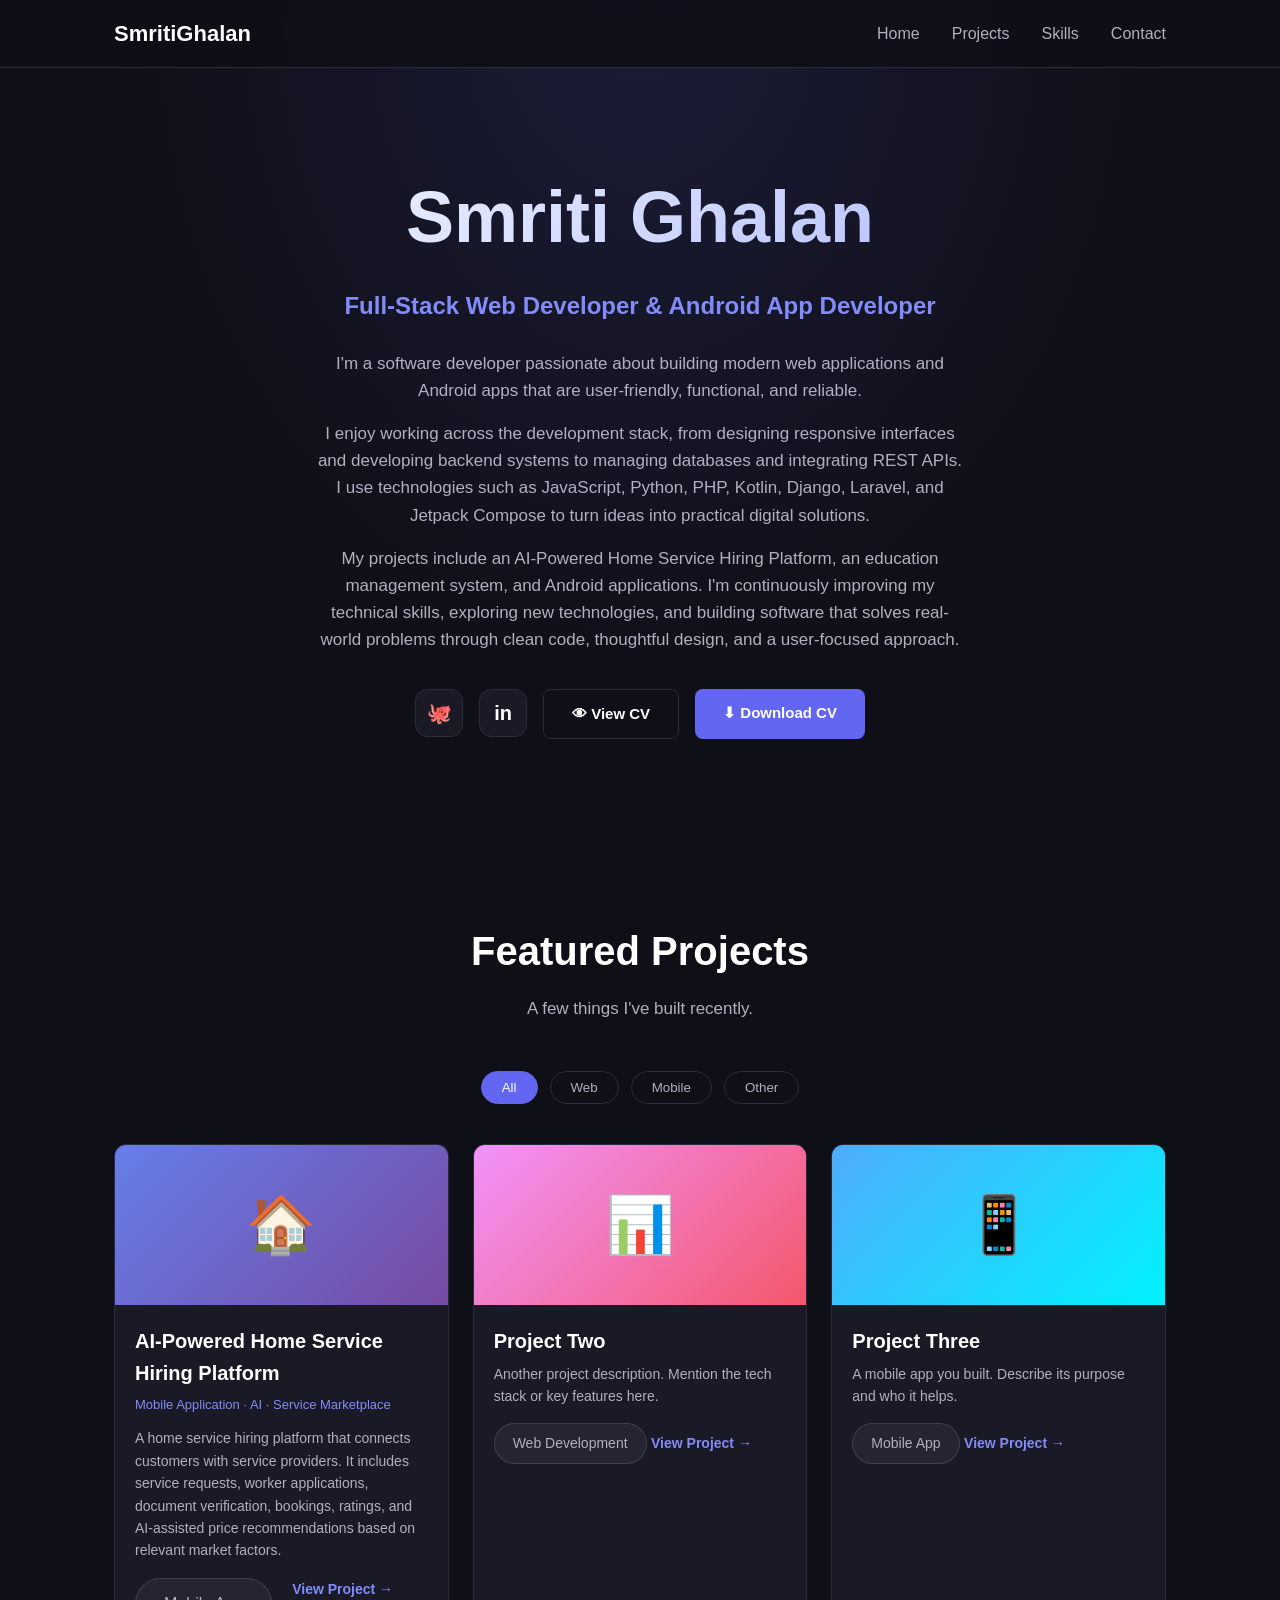
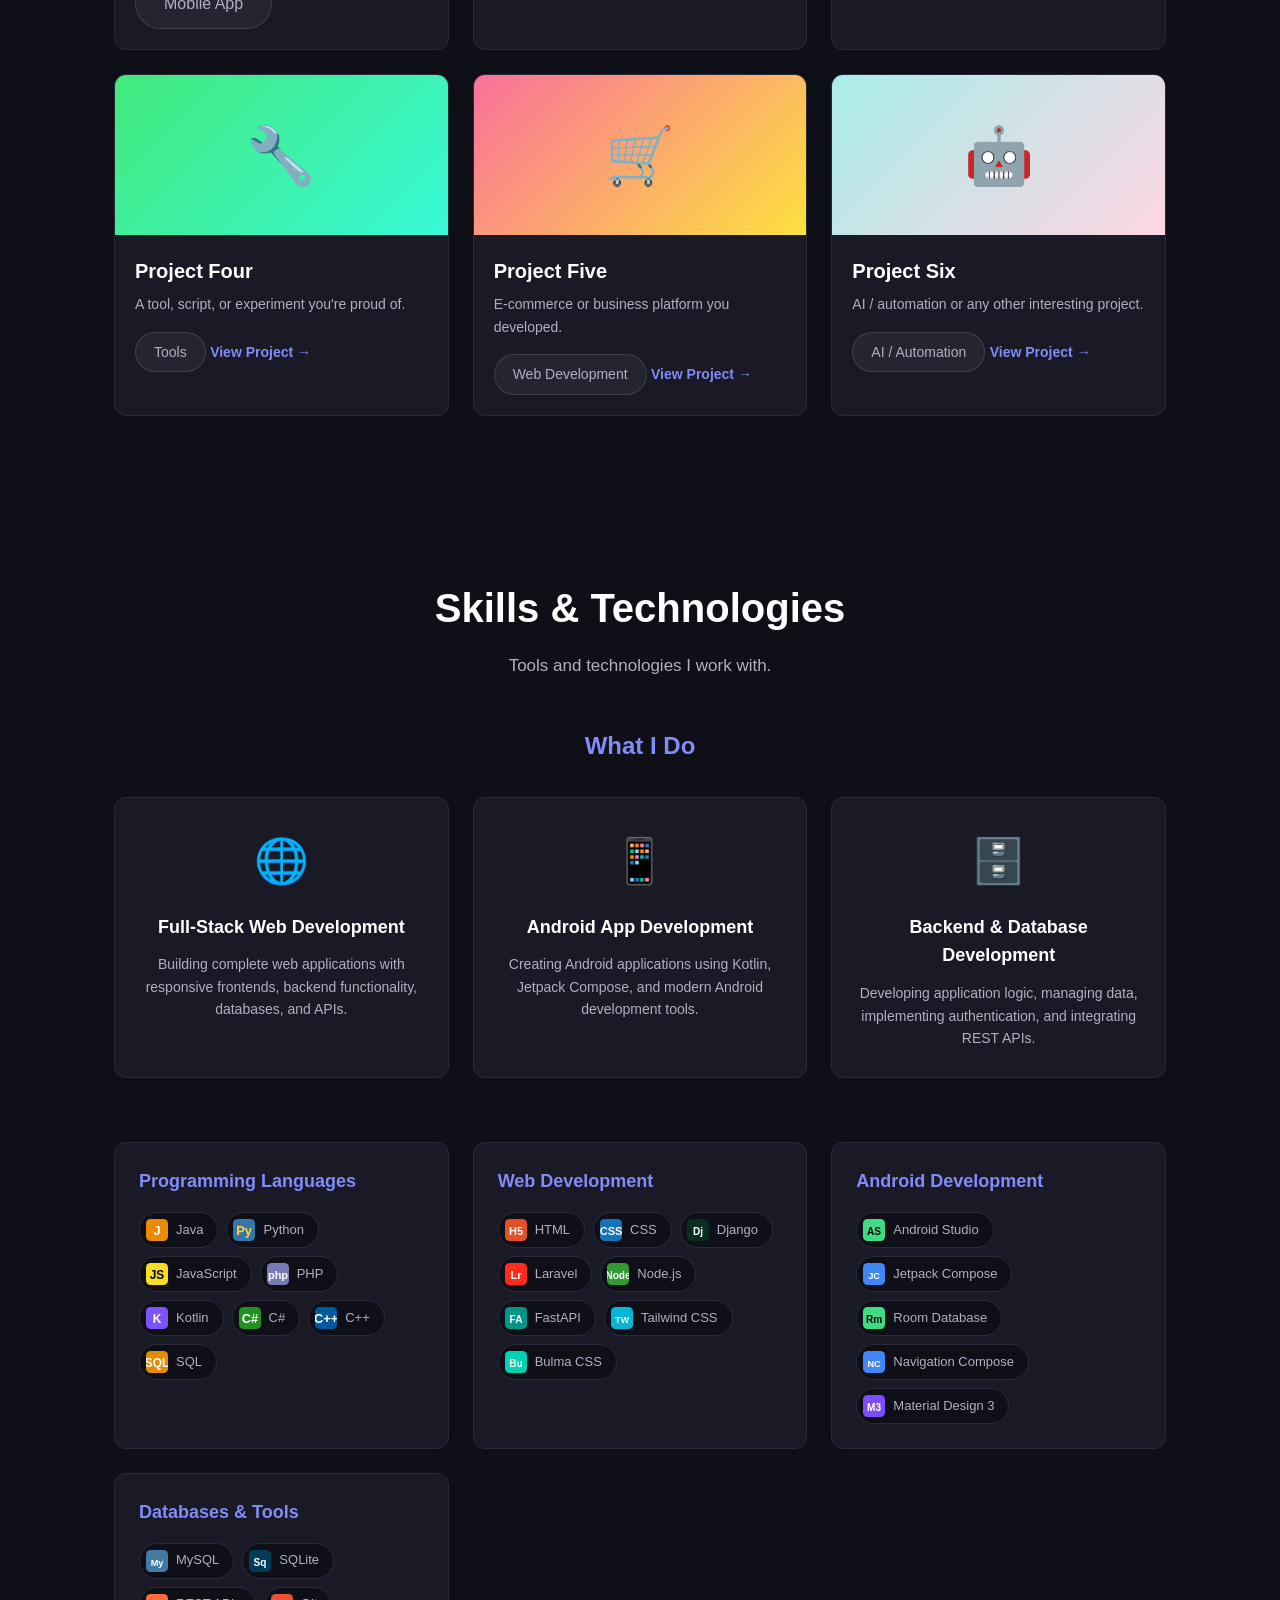
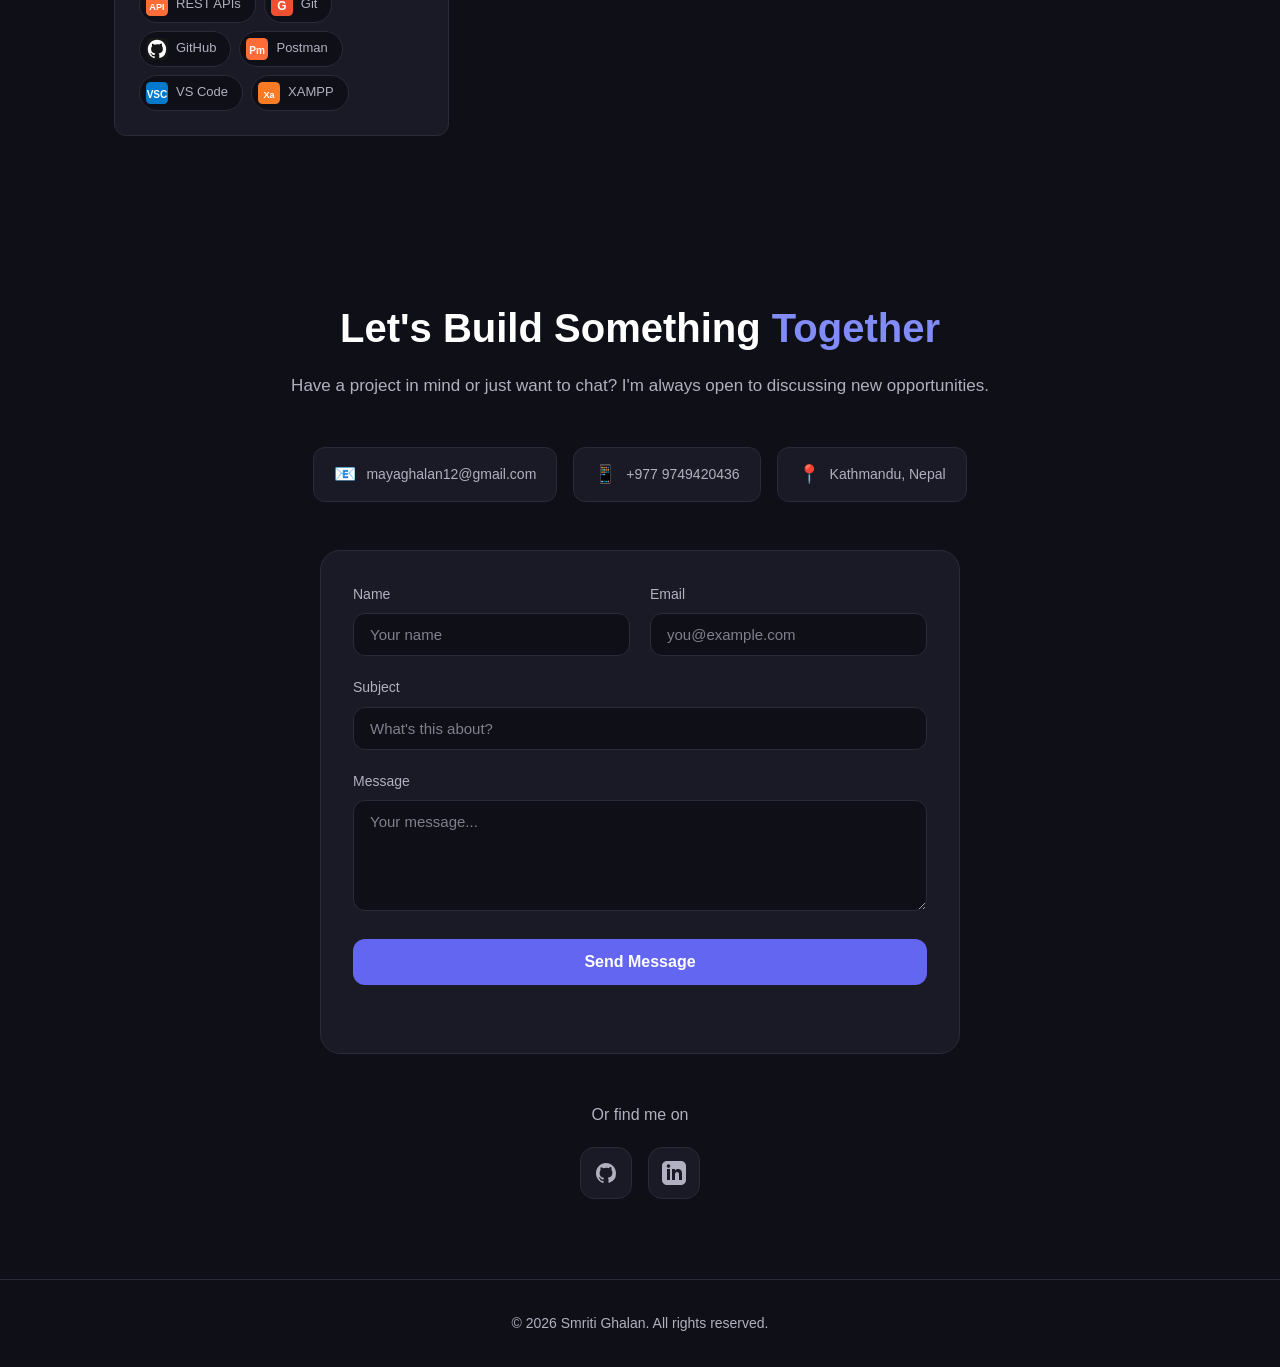
==== index.html @ ac715fe7 "style(projects): replace tech tags with Mobile App pill and keep View Project link" ====
<!DOCTYPE html>
<html lang="en">
<head>
    <meta charset="UTF-8">
    <meta name="viewport" content="width=device-width, initial-scale=1.0">
    <!-- ====== EDIT YOUR TITLE HERE ====== -->
    <title>Smriti Ghalan — Portfolio</title>
    <link rel="stylesheet" href="styles.css">
</head>
<body>

    <!-- ========== NAVIGATION BAR ========== -->
    <nav class="navbar">
        <div class="nav-container">
            <!-- ====== EDIT YOUR NAME HERE ====== -->
            <a href="#home" class="nav-logo">SmritiGhalan</a>

            <!-- Desktop menu -->
            <ul class="nav-menu">
                <li><a href="#home" class="nav-link">Home</a></li>
                <li><a href="#projects" class="nav-link">Projects</a></li>
                <li><a href="#skills" class="nav-link">Skills</a></li>
                <li><a href="#contact" class="nav-link">Contact</a></li>
            </ul>

            <!-- Mobile hamburger button -->
            <button class="hamburger" id="hamburger" aria-label="Toggle menu">
                <span></span>
                <span></span>
                <span></span>
            </button>
        </div>
    </nav>

    <!-- Mobile menu (hidden by default) -->
    <ul class="mobile-menu" id="mobileMenu">
        <li><a href="#home" class="mobile-link">Home</a></li>
        <li><a href="#projects" class="mobile-link">Projects</a></li>
        <li><a href="#skills" class="mobile-link">Skills</a></li>
        <li><a href="#contact" class="mobile-link">Contact</a></li>
    </ul>

    <!-- ========== HERO / ABOUT SECTION ========== -->
    <section id="home" class="hero">
        <div class="container">
            <!-- ====== EDIT YOUR NAME & TITLE HERE ====== -->
            <h1 class="hero-name">Smriti Ghalan</h1>
            <p class="hero-title">Full-Stack Web Developer &amp; Android App Developer</p>

            <!-- ====== EDIT YOUR SHORT BIO HERE ====== -->
            <div class="hero-bio">
                <p>
                    I'm a software developer passionate about building modern web
                    applications and Android apps that are user-friendly, functional,
                    and reliable.
                </p>
                <p>
                    I enjoy working across the development stack, from designing
                    responsive interfaces and developing backend systems to managing
                    databases and integrating REST APIs. I use technologies such as
                    JavaScript, Python, PHP, Kotlin, Django, Laravel, and Jetpack
                    Compose to turn ideas into practical digital solutions.
                </p>
                <p>
                    My projects include an AI-Powered Home Service Hiring Platform, an
                    education management system, and Android applications. I'm
                    continuously improving my technical skills, exploring new
                    technologies, and building software that solves real-world problems
                    through clean code, thoughtful design, and a user-focused approach.
                </p>
            </div>

            <div class="hero-buttons">
                <a href="https://github.com/smriti999" class="icon-btn" aria-label="GitHub" target="_blank">🐙</a>
                <a href="https://www.linkedin.com/in/smriti-ghalan-b0212b42b/" class="icon-btn" aria-label="LinkedIn" target="_blank">in</a>
                <a href="smriti_cv.pdf" class="btn btn-secondary" target="_blank">👁 View CV</a>
                <a href="smriti_cv.pdf" class="btn btn-primary" download>⬇ Download CV</a>
            </div>
        </div>
    </section>

    <!-- ========== PROJECTS SECTION ========== -->
    <section id="projects" class="projects">
        <div class="container">
            <h2 class="section-title">Featured Projects</h2>
            <p class="section-subtitle">A few things I've built recently.</p>

            <!-- Filter buttons -->
            <div class="filter-buttons">
                <button class="filter-btn active" data-filter="all">All</button>
                <button class="filter-btn" data-filter="web">Web</button>
                <button class="filter-btn" data-filter="mobile">Mobile</button>
                <button class="filter-btn" data-filter="other">Other</button>
            </div>

            <!-- ====== EDIT / ADD YOUR PROJECTS HERE ====== -->
            <div class="projects-grid">

                <!-- Project Card 1 -->
                <div class="project-card" data-category="mobile">
                    <div class="project-image" style="background: linear-gradient(135deg, #667eea, #764ba2);">
                        <span class="project-emoji">🏠</span>
                    </div>
                    <div class="project-content">
                        <h3 class="project-title">AI-Powered Home Service Hiring Platform</h3>
                        <p class="project-meta">Mobile Application · AI · Service Marketplace</p>
                        <p class="project-desc">
                            A home service hiring platform that connects customers with
                            service providers. It includes service requests, worker
                            applications, document verification, bookings, ratings, and
                            AI-assisted price recommendations based on relevant market
                            factors.
                        </p>
                        <div class="project-links">
                            <a href="https://github.com/smriti999/AI--Powered-Home-Service-Hiring-Platform" class="project-link-pill" target="_blank" rel="noopener">Mobile App</a>
                            <a href="projects/ai-home-service-platform.html" class="project-link">View Project →</a>
                        </div>
                    </div>
                </div>

                <!-- Project Card 2 -->
                <div class="project-card" data-category="web">
                    <div class="project-image" style="background: linear-gradient(135deg, #f093fb, #f5576c);">
                        <span class="project-emoji">📊</span>
                    </div>
                    <div class="project-content">
                        <h3 class="project-title">Project Two</h3>
                        <p class="project-desc">
                            Another project description. Mention the tech stack or
                            key features here.
                        </p>
                        <span class="project-tag">Web Development</span>
                        <a href="#" class="project-link">View Project →</a>
                    </div>
                </div>

                <!-- Project Card 3 -->
                <div class="project-card" data-category="mobile">
                    <div class="project-image" style="background: linear-gradient(135deg, #4facfe, #00f2fe);">
                        <span class="project-emoji">📱</span>
                    </div>
                    <div class="project-content">
                        <h3 class="project-title">Project Three</h3>
                        <p class="project-desc">
                            A mobile app you built. Describe its purpose and who
                            it helps.
                        </p>
                        <span class="project-tag">Mobile App</span>
                        <a href="#" class="project-link">View Project →</a>
                    </div>
                </div>

                <!-- Project Card 4 -->
                <div class="project-card" data-category="other">
                    <div class="project-image" style="background: linear-gradient(135deg, #43e97b, #38f9d7);">
                        <span class="project-emoji">🔧</span>
                    </div>
                    <div class="project-content">
                        <h3 class="project-title">Project Four</h3>
                        <p class="project-desc">
                            A tool, script, or experiment you're proud of.
                        </p>
                        <span class="project-tag">Tools</span>
                        <a href="#" class="project-link">View Project →</a>
                    </div>
                </div>

                <!-- Project Card 5 -->
                <div class="project-card" data-category="web">
                    <div class="project-image" style="background: linear-gradient(135deg, #fa709a, #fee140);">
                        <span class="project-emoji">🛒</span>
                    </div>
                    <div class="project-content">
                        <h3 class="project-title">Project Five</h3>
                        <p class="project-desc">
                            E-commerce or business platform you developed.
                        </p>
                        <span class="project-tag">Web Development</span>
                        <a href="#" class="project-link">View Project →</a>
                    </div>
                </div>

                <!-- Project Card 6 -->
                <div class="project-card" data-category="other">
                    <div class="project-image" style="background: linear-gradient(135deg, #a8edea, #fed6e3);">
                        <span class="project-emoji">🤖</span>
                    </div>
                    <div class="project-content">
                        <h3 class="project-title">Project Six</h3>
                        <p class="project-desc">
                            AI / automation or any other interesting project.
                        </p>
                        <span class="project-tag">AI / Automation</span>
                        <a href="#" class="project-link">View Project →</a>
                    </div>
                </div>

            </div>
            <!-- ====== END OF PROJECTS ====== -->
        </div>
    </section>

    <!-- ========== SKILLS SECTION ========== -->
    <section id="skills" class="skills">
        <div class="container">
            <h2 class="section-title">Skills &amp; Technologies</h2>
            <p class="section-subtitle">Tools and technologies I work with.</p>

            <!-- ====== WHAT I DO (SERVICES) ====== -->
            <h3 class="services-subheading">What I Do</h3>
            <div class="services-grid">

                <div class="service-card">
                    <span class="service-icon">🌐</span>
                    <h4 class="service-title">Full-Stack Web Development</h4>
                    <p class="service-desc">
                        Building complete web applications with responsive frontends,
                        backend functionality, databases, and APIs.
                    </p>
                </div>

                <div class="service-card">
                    <span class="service-icon">📱</span>
                    <h4 class="service-title">Android App Development</h4>
                    <p class="service-desc">
                        Creating Android applications using Kotlin, Jetpack Compose,
                        and modern Android development tools.
                    </p>
                </div>

                <div class="service-card">
                    <span class="service-icon">🗄️</span>
                    <h4 class="service-title">Backend &amp; Database Development</h4>
                    <p class="service-desc">
                        Developing application logic, managing data, implementing
                        authentication, and integrating REST APIs.
                    </p>
                </div>

            </div>
            <!-- ====== END OF WHAT I DO ====== -->

            <!-- ====== EDIT YOUR SKILLS HERE ====== -->
            <div class="skills-grid">

                <div class="skill-category">
                    <h3 class="skill-heading">Programming Languages</h3>
                    <div class="skill-tags">
                        <span class="skill-tag"><svg class="skill-icon" viewBox="0 0 24 24"><rect width="24" height="24" rx="5" fill="#ED8B00"/><text x="12" y="17" text-anchor="middle" font-size="14" font-weight="bold" fill="#fff" font-family="sans-serif">J</text></svg>Java</span>
                        <span class="skill-tag"><svg class="skill-icon" viewBox="0 0 24 24"><rect width="24" height="24" rx="5" fill="#3776AB"/><text x="12" y="17" text-anchor="middle" font-size="14" font-weight="bold" fill="#FFD43B" font-family="sans-serif">Py</text></svg>Python</span>
                        <span class="skill-tag"><svg class="skill-icon" viewBox="0 0 24 24"><rect width="24" height="24" rx="5" fill="#F7DF1E"/><text x="12" y="17" text-anchor="middle" font-size="13" font-weight="bold" fill="#000" font-family="sans-serif">JS</text></svg>JavaScript</span>
                        <span class="skill-tag"><svg class="skill-icon" viewBox="0 0 24 24"><rect width="24" height="24" rx="5" fill="#777BB4"/><text x="12" y="17" text-anchor="middle" font-size="12" font-weight="bold" fill="#fff" font-family="sans-serif">php</text></svg>PHP</span>
                        <span class="skill-tag"><svg class="skill-icon" viewBox="0 0 24 24"><rect width="24" height="24" rx="5" fill="#7F52FF"/><text x="12" y="17" text-anchor="middle" font-size="13" font-weight="bold" fill="#fff" font-family="sans-serif">K</text></svg>Kotlin</span>
                        <span class="skill-tag"><svg class="skill-icon" viewBox="0 0 24 24"><rect width="24" height="24" rx="5" fill="#239120"/><text x="12" y="17" text-anchor="middle" font-size="14" font-weight="bold" fill="#fff" font-family="sans-serif">C#</text></svg>C#</span>
                        <span class="skill-tag"><svg class="skill-icon" viewBox="0 0 24 24"><rect width="24" height="24" rx="5" fill="#00599C"/><text x="12" y="17" text-anchor="middle" font-size="14" font-weight="bold" fill="#fff" font-family="sans-serif">C++</text></svg>C++</span>
                        <span class="skill-tag"><svg class="skill-icon" viewBox="0 0 24 24"><rect width="24" height="24" rx="5" fill="#E38C00"/><text x="12" y="17" text-anchor="middle" font-size="13" font-weight="bold" fill="#fff" font-family="sans-serif">SQL</text></svg>SQL</span>
                    </div>
                </div>

                <div class="skill-category">
                    <h3 class="skill-heading">Web Development</h3>
                    <div class="skill-tags">
                        <span class="skill-tag"><svg class="skill-icon" viewBox="0 0 24 24"><rect width="24" height="24" rx="5" fill="#E34F26"/><text x="12" y="17" text-anchor="middle" font-size="12" font-weight="bold" fill="#fff" font-family="sans-serif">H5</text></svg>HTML</span>
                        <span class="skill-tag"><svg class="skill-icon" viewBox="0 0 24 24"><rect width="24" height="24" rx="5" fill="#1572B6"/><text x="12" y="17" text-anchor="middle" font-size="12" font-weight="bold" fill="#fff" font-family="sans-serif">CSS</text></svg>CSS</span>
                        <span class="skill-tag"><svg class="skill-icon" viewBox="0 0 24 24"><rect width="24" height="24" rx="5" fill="#092E20"/><text x="12" y="17" text-anchor="middle" font-size="11" font-weight="bold" fill="#fff" font-family="sans-serif">Dj</text></svg>Django</span>
                        <span class="skill-tag"><svg class="skill-icon" viewBox="0 0 24 24"><rect width="24" height="24" rx="5" fill="#FF2D20"/><text x="12" y="17" text-anchor="middle" font-size="12" font-weight="bold" fill="#fff" font-family="sans-serif">Lr</text></svg>Laravel</span>
                        <span class="skill-tag"><svg class="skill-icon" viewBox="0 0 24 24"><rect width="24" height="24" rx="5" fill="#339933"/><text x="12" y="17" text-anchor="middle" font-size="11" font-weight="bold" fill="#fff" font-family="sans-serif">Node</text></svg>Node.js</span>
                        <span class="skill-tag"><svg class="skill-icon" viewBox="0 0 24 24"><rect width="24" height="24" rx="5" fill="#009688"/><text x="12" y="17" text-anchor="middle" font-size="11" font-weight="bold" fill="#fff" font-family="sans-serif">FA</text></svg>FastAPI</span>
                        <span class="skill-tag"><svg class="skill-icon" viewBox="0 0 24 24"><rect width="24" height="24" rx="5" fill="#06B6D4"/><text x="12" y="17" text-anchor="middle" font-size="10" font-weight="bold" fill="#fff" font-family="sans-serif">TW</text></svg>Tailwind CSS</span>
                        <span class="skill-tag"><svg class="skill-icon" viewBox="0 0 24 24"><rect width="24" height="24" rx="5" fill="#00D1B2"/><text x="12" y="17" text-anchor="middle" font-size="11" font-weight="bold" fill="#fff" font-family="sans-serif">Bu</text></svg>Bulma CSS</span>
                    </div>
                </div>

                <div class="skill-category">
                    <h3 class="skill-heading">Android Development</h3>
                    <div class="skill-tags">
                        <span class="skill-tag"><svg class="skill-icon" viewBox="0 0 24 24"><rect width="24" height="24" rx="5" fill="#3DDC84"/><text x="12" y="17" text-anchor="middle" font-size="11" font-weight="bold" fill="#000" font-family="sans-serif">AS</text></svg>Android Studio</span>
                        <span class="skill-tag"><svg class="skill-icon" viewBox="0 0 24 24"><rect width="24" height="24" rx="5" fill="#4285F4"/><text x="12" y="17" text-anchor="middle" font-size="10" font-weight="bold" fill="#fff" font-family="sans-serif">JC</text></svg>Jetpack Compose</span>
                        <span class="skill-tag"><svg class="skill-icon" viewBox="0 0 24 24"><rect width="24" height="24" rx="5" fill="#3DDC84"/><text x="12" y="17" text-anchor="middle" font-size="11" font-weight="bold" fill="#000" font-family="sans-serif">Rm</text></svg>Room Database</span>
                        <span class="skill-tag"><svg class="skill-icon" viewBox="0 0 24 24"><rect width="24" height="24" rx="5" fill="#4285F4"/><text x="12" y="17" text-anchor="middle" font-size="10" font-weight="bold" fill="#fff" font-family="sans-serif">NC</text></svg>Navigation Compose</span>
                        <span class="skill-tag"><svg class="skill-icon" viewBox="0 0 24 24"><rect width="24" height="24" rx="5" fill="#7C4DFF"/><text x="12" y="17" text-anchor="middle" font-size="11" font-weight="bold" fill="#fff" font-family="sans-serif">M3</text></svg>Material Design 3</span>
                    </div>
                </div>

                <div class="skill-category">
                    <h3 class="skill-heading">Databases &amp; Tools</h3>
                    <div class="skill-tags">
                        <span class="skill-tag"><svg class="skill-icon" viewBox="0 0 24 24"><rect width="24" height="24" rx="5" fill="#4479A1"/><text x="12" y="17" text-anchor="middle" font-size="10" font-weight="bold" fill="#fff" font-family="sans-serif">My</text></svg>MySQL</span>
                        <span class="skill-tag"><svg class="skill-icon" viewBox="0 0 24 24"><rect width="24" height="24" rx="5" fill="#003B57"/><text x="12" y="17" text-anchor="middle" font-size="11" font-weight="bold" fill="#fff" font-family="sans-serif">Sq</text></svg>SQLite</span>
                        <span class="skill-tag"><svg class="skill-icon" viewBox="0 0 24 24"><rect width="24" height="24" rx="5" fill="#FF6C37"/><text x="12" y="17" text-anchor="middle" font-size="10" font-weight="bold" fill="#fff" font-family="sans-serif">API</text></svg>REST APIs</span>
                        <span class="skill-tag"><svg class="skill-icon" viewBox="0 0 24 24"><rect width="24" height="24" rx="5" fill="#F05032"/><text x="12" y="17" text-anchor="middle" font-size="13" font-weight="bold" fill="#fff" font-family="sans-serif">G</text></svg>Git</span>
                        <span class="skill-tag"><svg class="skill-icon" viewBox="0 0 24 24"><rect width="24" height="24" rx="5" fill="#181717"/><path d="M12 2C6.48 2 2 6.58 2 12.25c0 4.53 2.87 8.37 6.84 9.73.5.1.68-.22.68-.49 0-.24-.01-.87-.01-1.71-2.78.62-3.37-1.37-3.37-1.37-.46-1.18-1.11-1.5-1.11-1.5-.91-.64.07-.62.07-.62 1 .07 1.53 1.06 1.53 1.06.89 1.56 2.34 1.11 2.91.85.09-.66.35-1.11.63-1.36-2.22-.26-4.56-1.14-4.56-5.07 0-1.12.39-2.03 1.03-2.75-.1-.26-.45-1.3.1-2.71 0 0 .84-.28 2.75 1.05A9.36 9.36 0 0112 6.84c.85 0 1.71.12 2.51.35 1.91-1.33 2.75-1.05 2.75-1.05.55 1.41.2 2.45.1 2.71.64.72 1.03 1.63 1.03 2.75 0 3.94-2.34 4.81-4.57 5.06.36.32.68.94.68 1.9 0 1.37-.01 2.48-.01 2.82 0 .27.18.6.69.49A10.02 10.02 0 0022 12.25C22 6.58 17.52 2 12 2z" fill="#fff"/></svg>GitHub</span>
                        <span class="skill-tag"><svg class="skill-icon" viewBox="0 0 24 24"><rect width="24" height="24" rx="5" fill="#FF6C37"/><text x="12" y="17" text-anchor="middle" font-size="11" font-weight="bold" fill="#fff" font-family="sans-serif">Pm</text></svg>Postman</span>
                        <span class="skill-tag"><svg class="skill-icon" viewBox="0 0 24 24"><rect width="24" height="24" rx="5" fill="#007ACC"/><text x="12" y="17" text-anchor="middle" font-size="11" font-weight="bold" fill="#fff" font-family="sans-serif">VSC</text></svg>VS Code</span>
                        <span class="skill-tag"><svg class="skill-icon" viewBox="0 0 24 24"><rect width="24" height="24" rx="5" fill="#FB7A24"/><text x="12" y="17" text-anchor="middle" font-size="10" font-weight="bold" fill="#fff" font-family="sans-serif">Xa</text></svg>XAMPP</span>
                    </div>
                </div>

            </div>
            <!-- ====== END OF SKILLS ====== -->
        </div>
    </section>

    <!-- ========== CONTACT SECTION ========== -->
    <section id="contact" class="contact">
        <div class="container">
            <h2 class="section-title">Let's Build Something <span class="text-accent">Together</span></h2>
            <p class="section-subtitle">
                Have a project in mind or just want to chat? I'm always open to discussing new opportunities.
            </p>

            <!-- Contact info row -->
            <div class="contact-info-row">
                <a href="mailto:mayaghalan12@gmail.com" class="contact-chip">
                    <span class="contact-chip-icon">📧</span>
                    <span>mayaghalan12@gmail.com</span>
                </a>
                <a href="tel:+9779749420436" class="contact-chip">
                    <span class="contact-chip-icon">📱</span>
                    <span>+977 9749420436</span>
                </a>
                <div class="contact-chip">
                    <span class="contact-chip-icon">📍</span>
                    <span>Kathmandu, Nepal</span>
                </div>
            </div>

            <!-- Contact form -->
            <form id="contactForm" class="contact-form" novalidate>
                <div class="form-row">
                    <div class="form-group">
                        <label for="name">Name</label>
                        <input type="text" id="name" name="name" placeholder="Your name" required>
                    </div>
                    <div class="form-group">
                        <label for="email">Email</label>
                        <input type="email" id="email" name="email" placeholder="you@example.com" required>
                    </div>
                </div>
                <div class="form-group">
                    <label for="subject">Subject</label>
                    <input type="text" id="subject" name="subject" placeholder="What's this about?">
                </div>
                <div class="form-group">
                    <label for="message">Message</label>
                    <textarea id="message" name="message" rows="5" placeholder="Your message..." required></textarea>
                </div>
                <button type="submit" class="submit-btn">Send Message</button>
                <p id="formMessage" class="form-message"></p>
            </form>

            <!-- Or find me on -->
            <div class="find-me-on">
                <p class="find-me-text">Or find me on</p>
                <div class="find-me-icons">
                    <a href="https://github.com/smriti999" class="find-me-btn" aria-label="GitHub" target="_blank">
                        <svg viewBox="0 0 24 24" width="24" height="24" fill="currentColor"><path d="M12 2C6.48 2 2 6.58 2 12.25c0 4.53 2.87 8.37 6.84 9.73.5.1.68-.22.68-.49 0-.24-.01-.87-.01-1.71-2.78.62-3.37-1.37-3.37-1.37-.46-1.18-1.11-1.5-1.11-1.5-.91-.64.07-.62.07-.62 1 .07 1.53 1.06 1.53 1.06.89 1.56 2.34 1.11 2.91.85.09-.66.35-1.11.63-1.36-2.22-.26-4.56-1.14-4.56-5.07 0-1.12.39-2.03 1.03-2.75-.1-.26-.45-1.3.1-2.71 0 0 .84-.28 2.75 1.05A9.36 9.36 0 0112 6.84c.85 0 1.71.12 2.51.35 1.91-1.33 2.75-1.05 2.75-1.05.55 1.41.2 2.45.1 2.71.64.72 1.03 1.63 1.03 2.75 0 3.94-2.34 4.81-4.57 5.06.36.32.68.94.68 1.9 0 1.37-.01 2.48-.01 2.82 0 .27.18.6.69.49A10.02 10.02 0 0022 12.25C22 6.58 17.52 2 12 2z"/></svg>
                    </a>
                    <a href="https://www.linkedin.com/in/smriti-ghalan-b0212b42b/" class="find-me-btn" aria-label="LinkedIn" target="_blank">
                        <svg viewBox="0 0 24 24" width="24" height="24" fill="currentColor"><path d="M19 0h-14c-2.761 0-5 2.239-5 5v14c0 2.761 2.239 5 5 5h14c2.762 0 5-2.239 5-5v-14c0-2.761-2.238-5-5-5zm-11 19h-3v-11h3v11zm-1.5-12.268c-.966 0-1.75-.79-1.75-1.764s.784-1.764 1.75-1.764 1.75.79 1.75 1.764-.783 1.764-1.75 1.764zm13.5 12.268h-3v-5.604c0-3.368-4-3.113-4 0v5.604h-3v-11h3v1.765c1.396-2.586 7-2.777 7 2.476v6.759z"/></svg>
                    </a>
                </div>
            </div>
        </div>
    </section>

    <!-- ========== FOOTER ========== -->
    <footer class="footer">
        <div class="container">
            <p>&copy; 2026 Smriti Ghalan. All rights reserved.</p>
        </div>
    </footer>

    <script src="script.js"></script>
</body>
</html>
---- styles.css ----
/* ============================================
   PERSONAL PORTFOLIO - STYLES
   Modern dark theme, fully responsive
   ============================================ */

/* ----- CSS VARIABLES (easy theme changes) ----- */
:root {
    --bg-dark: #0f0f17;
    --bg-card: #1a1a26;
    --bg-card-hover: #222235;
    --text-primary: #ffffff;
    --text-secondary: #b0b0c0;
    --accent: #6366f1;       /* indigo/purple accent */
    --accent-light: #818cf8;
    --border: #2a2a3a;
    --radius: 12px;
    --shadow: 0 4px 20px rgba(0, 0, 0, 0.3);
}

/* ----- BASE RESET ----- */
* {
    margin: 0;
    padding: 0;
    box-sizing: border-box;
}

html {
    scroll-behavior: smooth;
}

body {
    font-family: -apple-system, BlinkMacSystemFont, 'Segoe UI', Roboto, Helvetica, Arial, sans-serif;
    background-color: var(--bg-dark);
    color: var(--text-primary);
    line-height: 1.6;
    overflow-x: hidden;
}

.container {
    max-width: 1100px;
    margin: 0 auto;
    padding: 0 24px;
}

/* ----- NAVBAR ----- */
.navbar {
    position: fixed;
    top: 0;
    left: 0;
    right: 0;
    background-color: rgba(15, 15, 23, 0.85);
    backdrop-filter: blur(10px);
    border-bottom: 1px solid var(--border);
    z-index: 1000;
}

.nav-container {
    max-width: 1100px;
    margin: 0 auto;
    padding: 16px 24px;
    display: flex;
    justify-content: space-between;
    align-items: center;
}

.nav-logo {
    font-size: 22px;
    font-weight: 700;
    color: var(--text-primary);
    text-decoration: none;
}

.nav-logo:hover {
    color: var(--accent-light);
}

.nav-menu {
    display: flex;
    list-style: none;
    gap: 32px;
}

.nav-link {
    color: var(--text-secondary);
    text-decoration: none;
    font-weight: 500;
    transition: color 0.3s ease;
}

.nav-link:hover {
    color: var(--accent-light);
}

/* Hamburger button (mobile) */
.hamburger {
    display: none;
    flex-direction: column;
    gap: 5px;
    background: none;
    border: none;
    cursor: pointer;
}

.hamburger span {
    width: 25px;
    height: 3px;
    background-color: var(--text-primary);
    border-radius: 2px;
    transition: 0.3s ease;
}

.hamburger.active span:nth-child(1) {
    transform: translateY(8px) rotate(45deg);
}

.hamburger.active span:nth-child(2) {
    opacity: 0;
}

.hamburger.active span:nth-child(3) {
    transform: translateY(-8px) rotate(-45deg);
}

/* Mobile menu */
.mobile-menu {
    display: none;
    position: fixed;
    top: 64px;
    left: 0;
    right: 0;
    background-color: var(--bg-card);
    list-style: none;
    padding: 16px;
    border-bottom: 1px solid var(--border);
    z-index: 999;
}

.mobile-menu.active {
    display: block;
}

.mobile-menu li {
    padding: 12px 0;
    border-bottom: 1px solid var(--border);
}

.mobile-menu li:last-child {
    border-bottom: none;
}

.mobile-link {
    color: var(--text-secondary);
    text-decoration: none;
    font-weight: 500;
}

.mobile-link:hover {
    color: var(--accent-light);
}

/* ----- HERO SECTION ----- */
.hero {
    padding: 160px 0 100px;
    text-align: center;
    background: radial-gradient(ellipse at top, rgba(99, 102, 241, 0.15), transparent 60%);
}

.hero-name {
    font-size: clamp(40px, 8vw, 72px);
    font-weight: 800;
    margin-bottom: 12px;
    background: linear-gradient(135deg, #fff, #a5b4fc);
    -webkit-background-clip: text;
    -webkit-text-fill-color: transparent;
    background-clip: text;
}

.hero-title {
    font-size: clamp(18px, 3vw, 24px);
    color: var(--accent-light);
    font-weight: 600;
    margin-bottom: 24px;
}

.hero-bio {
    max-width: 650px;
    margin: 0 auto 36px;
    color: var(--text-secondary);
    font-size: 17px;
}

.hero-bio p + p {
    margin-top: 16px;
}

.hero-buttons {
    display: flex;
    gap: 16px;
    justify-content: center;
    flex-wrap: wrap;
}

/* ----- BUTTONS ----- */
.btn {
    display: inline-block;
    padding: 12px 28px;
    border-radius: 8px;
    font-weight: 600;
    text-decoration: none;
    transition: all 0.3s ease;
    cursor: pointer;
    border: none;
    font-size: 15px;
}

.btn-primary {
    background-color: var(--accent);
    color: white;
}

.btn-primary:hover {
    background-color: var(--accent-light);
    transform: translateY(-2px);
}

.btn-secondary {
    background-color: transparent;
    color: var(--text-primary);
    border: 1px solid var(--border);
}

.btn-secondary:hover {
    border-color: var(--accent-light);
    color: var(--accent-light);
}

/* Icon-only buttons (social) */
.icon-btn {
    display: inline-flex;
    align-items: center;
    justify-content: center;
    width: 48px;
    height: 48px;
    border-radius: 12px;
    background-color: var(--bg-card);
    border: 1px solid var(--border);
    color: var(--text-primary);
    text-decoration: none;
    font-size: 20px;
    font-weight: 700;
    transition: all 0.3s ease;
}

.icon-btn:hover {
    border-color: var(--accent-light);
    color: var(--accent-light);
    transform: translateY(-2px);
}

/* ----- SECTION SHARED STYLES ----- */
.projects, .skills, .contact {
    padding: 80px 0;
}

.section-title {
    font-size: clamp(28px, 5vw, 40px);
    text-align: center;
    margin-bottom: 12px;
}

.section-subtitle {
    text-align: center;
    color: var(--text-secondary);
    margin-bottom: 48px;
    font-size: 17px;
}

/* ----- PROJECTS ----- */
.filter-buttons {
    display: flex;
    gap: 12px;
    justify-content: center;
    margin-bottom: 40px;
    flex-wrap: wrap;
}

.filter-btn {
    padding: 8px 20px;
    border-radius: 20px;
    border: 1px solid var(--border);
    background: transparent;
    color: var(--text-secondary);
    cursor: pointer;
    font-weight: 500;
    transition: all 0.3s ease;
}

.filter-btn:hover,
.filter-btn.active {
    background-color: var(--accent);
    color: white;
    border-color: var(--accent);
}

.projects-grid {
    display: grid;
    grid-template-columns: repeat(auto-fill, minmax(300px, 1fr));
    gap: 24px;
}

.project-card {
    background-color: var(--bg-card);
    border: 1px solid var(--border);
    border-radius: var(--radius);
    overflow: hidden;
    transition: transform 0.3s ease, box-shadow 0.3s ease, border-color 0.3s ease;
}

.project-card:hover {
    transform: translateY(-6px);
    box-shadow: var(--shadow);
    border-color: var(--accent);
}

.project-image {
    height: 160px;
    display: flex;
    align-items: center;
    justify-content: center;
}

.project-emoji {
    font-size: 56px;
}

.project-content {
    padding: 20px;
}

.project-title {
    font-size: 20px;
    margin-bottom: 6px;
}

.project-meta {
    color: var(--accent-light);
    font-size: 13px;
    font-weight: 500;
    margin-bottom: 12px;
}

.project-desc {
    color: var(--text-secondary);
    font-size: 14px;
    margin-bottom: 16px;
    line-height: 1.6;
}

.project-tags {
    display: flex;
    flex-wrap: wrap;
    gap: 8px;
    margin-bottom: 16px;
}

.project-tag {
    display: inline-block;
    padding: 8px 18px;
    background-color: rgba(255, 255, 255, 0.05);
    border: 1px solid rgba(255, 255, 255, 0.12);
    color: var(--text-secondary);
    border-radius: 999px;
    font-size: 14px;
    font-weight: 500;
}

.project-links {
    display: flex;
    gap: 20px;
}

.project-link {
    color: var(--accent-light);
    text-decoration: none;
    font-weight: 600;
    font-size: 14px;
    transition: color 0.3s ease;
}

.project-link-pill {
    display: inline-block;
    padding: 12px 28px;
    background-color: rgba(255, 255, 255, 0.05);
    border: 1px solid rgba(255, 255, 255, 0.12);
    color: var(--text-secondary);
    border-radius: 999px;
    font-size: 16px;
    font-weight: 500;
    text-decoration: none;
    transition: all 0.3s ease;
}

.project-link-pill:hover {
    border-color: var(--accent);
    color: var(--accent-light);
}

.project-link:hover {
    color: white;
}

/* ----- SKILLS ----- */
.skills-grid {
    display: grid;
    grid-template-columns: repeat(auto-fit, minmax(250px, 1fr));
    gap: 24px;
}

.skill-category {
    background-color: var(--bg-card);
    border: 1px solid var(--border);
    border-radius: var(--radius);
    padding: 24px;
}

.skill-heading {
    font-size: 18px;
    margin-bottom: 16px;
    color: var(--accent-light);
}

.skill-tags {
    display: flex;
    flex-wrap: wrap;
    gap: 8px;
}

.skill-tag {
    display: inline-flex;
    align-items: center;
    gap: 8px;
    padding: 6px 14px 6px 6px;
    background-color: var(--bg-dark);
    border: 1px solid var(--border);
    border-radius: 20px;
    font-size: 13px;
    color: var(--text-secondary);
    transition: all 0.3s ease;
}

.skill-icon {
    width: 22px;
    height: 22px;
    flex-shrink: 0;
}

.skill-tag:hover {
    border-color: var(--accent);
    color: white;
}

/* ----- CONTACT ----- */
.text-accent {
    color: var(--accent-light);
}

.contact-info-row {
    display: flex;
    justify-content: center;
    flex-wrap: wrap;
    gap: 16px;
    margin-bottom: 48px;
}

.contact-chip {
    display: inline-flex;
    align-items: center;
    gap: 10px;
    padding: 12px 20px;
    background-color: var(--bg-card);
    border: 1px solid var(--border);
    border-radius: 12px;
    color: var(--text-secondary);
    text-decoration: none;
    font-size: 14px;
    font-weight: 500;
    transition: all 0.3s ease;
}

.contact-chip:hover {
    border-color: var(--accent);
    color: var(--text-primary);
}

.contact-chip-icon {
    font-size: 18px;
}

/* Contact form */
.contact-form {
    max-width: 640px;
    margin: 0 auto 48px;
    padding: 32px;
    background-color: var(--bg-card);
    border: 1px solid var(--border);
    border-radius: 20px;
}

.form-row {
    display: flex;
    gap: 20px;
}

.form-row .form-group {
    flex: 1;
}

.form-group {
    margin-bottom: 20px;
}

.form-group label {
    display: block;
    margin-bottom: 8px;
    color: var(--text-secondary);
    font-size: 14px;
    font-weight: 500;
}

.form-group input,
.form-group textarea {
    width: 100%;
    padding: 12px 16px;
    background-color: var(--bg-dark);
    border: 1px solid var(--border);
    border-radius: 12px;
    color: var(--text-primary);
    font-size: 15px;
    font-family: inherit;
    transition: border-color 0.2s ease, box-shadow 0.2s ease;
    box-sizing: border-box;
}

.form-group input::placeholder,
.form-group textarea::placeholder {
    color: var(--text-secondary);
    opacity: 0.7;
}

.form-group input:focus,
.form-group textarea:focus {
    outline: none;
    border-color: var(--accent);
    box-shadow: 0 0 0 3px rgba(99, 102, 241, 0.15);
}

.form-group textarea {
    resize: vertical;
    min-height: 110px;
}

.submit-btn {
    width: 100%;
    padding: 14px 28px;
    background-color: var(--accent);
    border: none;
    border-radius: 12px;
    color: #fff;
    font-size: 16px;
    font-weight: 600;
    cursor: pointer;
    transition: background-color 0.2s ease, transform 0.2s ease;
}

.submit-btn:hover {
    background-color: var(--accent-light);
    transform: translateY(-1px);
}

.submit-btn:active {
    transform: translateY(0);
}

.form-message {
    margin-top: 16px;
    font-size: 14px;
    text-align: center;
    min-height: 20px;
}

.form-message.success {
    color: #10b981;
}

.form-message.error {
    color: #ef4444;
}

@media (max-width: 600px) {
    .contact-form {
        padding: 24px;
    }

    .form-row {
        flex-direction: column;
        gap: 0;
    }
}

/* Or find me on */
.find-me-on {
    text-align: center;
}

.find-me-text {
    color: var(--text-secondary);
    font-size: 16px;
    margin-bottom: 20px;
}

.find-me-icons {
    display: flex;
    justify-content: center;
    gap: 16px;
}

.find-me-btn {
    width: 52px;
    height: 52px;
    display: flex;
    align-items: center;
    justify-content: center;
    background-color: var(--bg-card);
    border: 1px solid var(--border);
    border-radius: 14px;
    color: var(--text-secondary);
    text-decoration: none;
    transition: all 0.3s ease;
}

.find-me-btn:hover {
    border-color: var(--accent);
    color: var(--accent-light);
    transform: translateY(-2px);
}

/* ----- FOOTER ----- */
.footer {
    padding: 32px 0;
    border-top: 1px solid var(--border);
    text-align: center;
    color: var(--text-secondary);
    font-size: 14px;
}

/* ----- WHAT I DO (SERVICES) ----- */
.services-subheading {
    text-align: center;
    font-size: 24px;
    margin-bottom: 32px;
    color: var(--accent-light);
}

.services-grid {
    display: grid;
    grid-template-columns: repeat(auto-fit, minmax(260px, 1fr));
    gap: 24px;
    margin-bottom: 64px;
}

.service-card {
    background-color: var(--bg-card);
    border: 1px solid var(--border);
    border-radius: var(--radius);
    padding: 28px 24px;
    text-align: center;
    transition: transform 0.3s ease, border-color 0.3s ease, box-shadow 0.3s ease;
}

.service-card:hover {
    transform: translateY(-6px);
    border-color: var(--accent);
    box-shadow: var(--shadow);
}

.service-icon {
    font-size: 44px;
    display: block;
    margin-bottom: 16px;
}

.service-title {
    font-size: 18px;
    margin-bottom: 12px;
    color: var(--text-primary);
}

.service-desc {
    color: var(--text-secondary);
    font-size: 14px;
    line-height: 1.6;
}

/* ----- RESPONSIVE ----- */
@media (max-width: 768px) {
    .nav-menu {
        display: none;
    }

    .hamburger {
        display: flex;
    }

    .hero {
        padding: 120px 0 60px;
    }

    .contact-content {
        grid-template-columns: 1fr;
        gap: 32px;
    }

    .projects, .skills, .contact {
        padding: 60px 0;
    }
}

/* ============================================
   PROJECT DETAIL PAGE
   ============================================ */
.project-detail {
    padding: 100px 0 80px;
    color: var(--text-primary);
}

.back-link {
    display: inline-block;
    color: var(--accent-light);
    text-decoration: none;
    font-weight: 500;
    font-size: 15px;
    margin-bottom: 24px;
    transition: color 0.2s ease;
}

.back-link:hover {
    color: #fff;
}

.detail-tags {
    display: flex;
    flex-wrap: wrap;
    gap: 10px;
    margin-bottom: 20px;
}

.detail-tag {
    display: inline-block;
    padding: 6px 16px;
    background-color: rgba(255, 255, 255, 0.05);
    border: 1px solid rgba(255, 255, 255, 0.12);
    color: var(--text-secondary);
    border-radius: 999px;
    font-size: 13px;
    font-weight: 500;
}

.detail-title {
    font-size: clamp(48px, 10vw, 96px);
    font-weight: 800;
    line-height: 1.05;
    letter-spacing: -0.02em;
    margin-bottom: 32px;
    color: var(--text-primary);
}

.detail-subtitle {
    max-width: 760px;
    color: var(--text-secondary);
    font-size: clamp(18px, 2.5vw, 24px);
    line-height: 1.6;
    margin-bottom: 40px;
}

.detail-actions {
    display: flex;
    align-items: center;
    gap: 24px;
    flex-wrap: wrap;
    margin-bottom: 64px;
}

.detail-tag-pill {
    display: inline-block;
    padding: 14px 36px;
    background-color: var(--bg-card);
    border: 1px solid var(--border);
    color: var(--text-secondary);
    border-radius: 999px;
    font-size: 18px;
    font-weight: 500;
}

.view-project-link {
    color: var(--accent-light);
    text-decoration: none;
    font-size: 22px;
    font-weight: 600;
    transition: color 0.2s ease;
}

.view-project-link:hover {
    color: #fff;
}

.detail-section {
    margin-bottom: 56px;
}

.detail-heading {
    font-size: clamp(24px, 4vw, 32px);
    font-weight: 700;
    margin-bottom: 24px;
    color: var(--text-primary);
}

.detail-paragraph {
    color: var(--text-secondary);
    font-size: 16px;
    line-height: 1.8;
    margin-bottom: 16px;
    max-width: 820px;
}

/* Tech stack groups */
.tech-group {
    margin-bottom: 28px;
}

.tech-group-title {
    font-size: 15px;
    font-weight: 600;
    color: var(--accent-light);
    margin-bottom: 12px;
    text-transform: uppercase;
    letter-spacing: 0.5px;
}

.tech-chips {
    display: flex;
    flex-wrap: wrap;
    gap: 10px;
}

.tech-chip {
    display: inline-block;
    padding: 6px 16px;
    background-color: var(--bg-card);
    border: 1px solid var(--border);
    color: var(--text-primary);
    border-radius: 999px;
    font-size: 14px;
    font-weight: 500;
    transition: border-color 0.2s ease, color 0.2s ease;
}

.tech-chip:hover {
    border-color: var(--accent);
    color: var(--accent-light);
}

/* Feature list */
.feature-list {
    list-style: none;
    padding: 0;
    max-width: 820px;
}

.feature-list li {
    position: relative;
    padding-left: 28px;
    margin-bottom: 14px;
    color: var(--text-secondary);
    font-size: 16px;
    line-height: 1.7;
}

.feature-list li::before {
    content: "▹";
    position: absolute;
    left: 0;
    top: 0;
    color: var(--accent-light);
    font-size: 16px;
}

.feature-list li strong {
    color: var(--text-primary);
}

/* Challenges */
.challenge-block {
    margin-bottom: 36px;
    padding-left: 20px;
    border-left: 3px solid var(--accent);
}

.challenge-title {
    font-size: 19px;
    font-weight: 600;
    color: var(--text-primary);
    margin-bottom: 12px;
}

/* Outcome blocks */
.outcome-block {
    margin-bottom: 36px;
}

.outcome-title {
    font-size: 19px;
    font-weight: 600;
    color: var(--accent-light);
    margin-bottom: 14px;
}

.detail-footer {
    margin-top: 64px;
    padding-top: 32px;
    border-top: 1px solid var(--border);
}

@media (max-width: 600px) {
    .project-detail {
        padding: 90px 0 60px;
    }

    .detail-subtitle {
        font-size: 16px;
    }

    .detail-paragraph {
        font-size: 15px;
    }

    .feature-list li {
        font-size: 15px;
    }
}
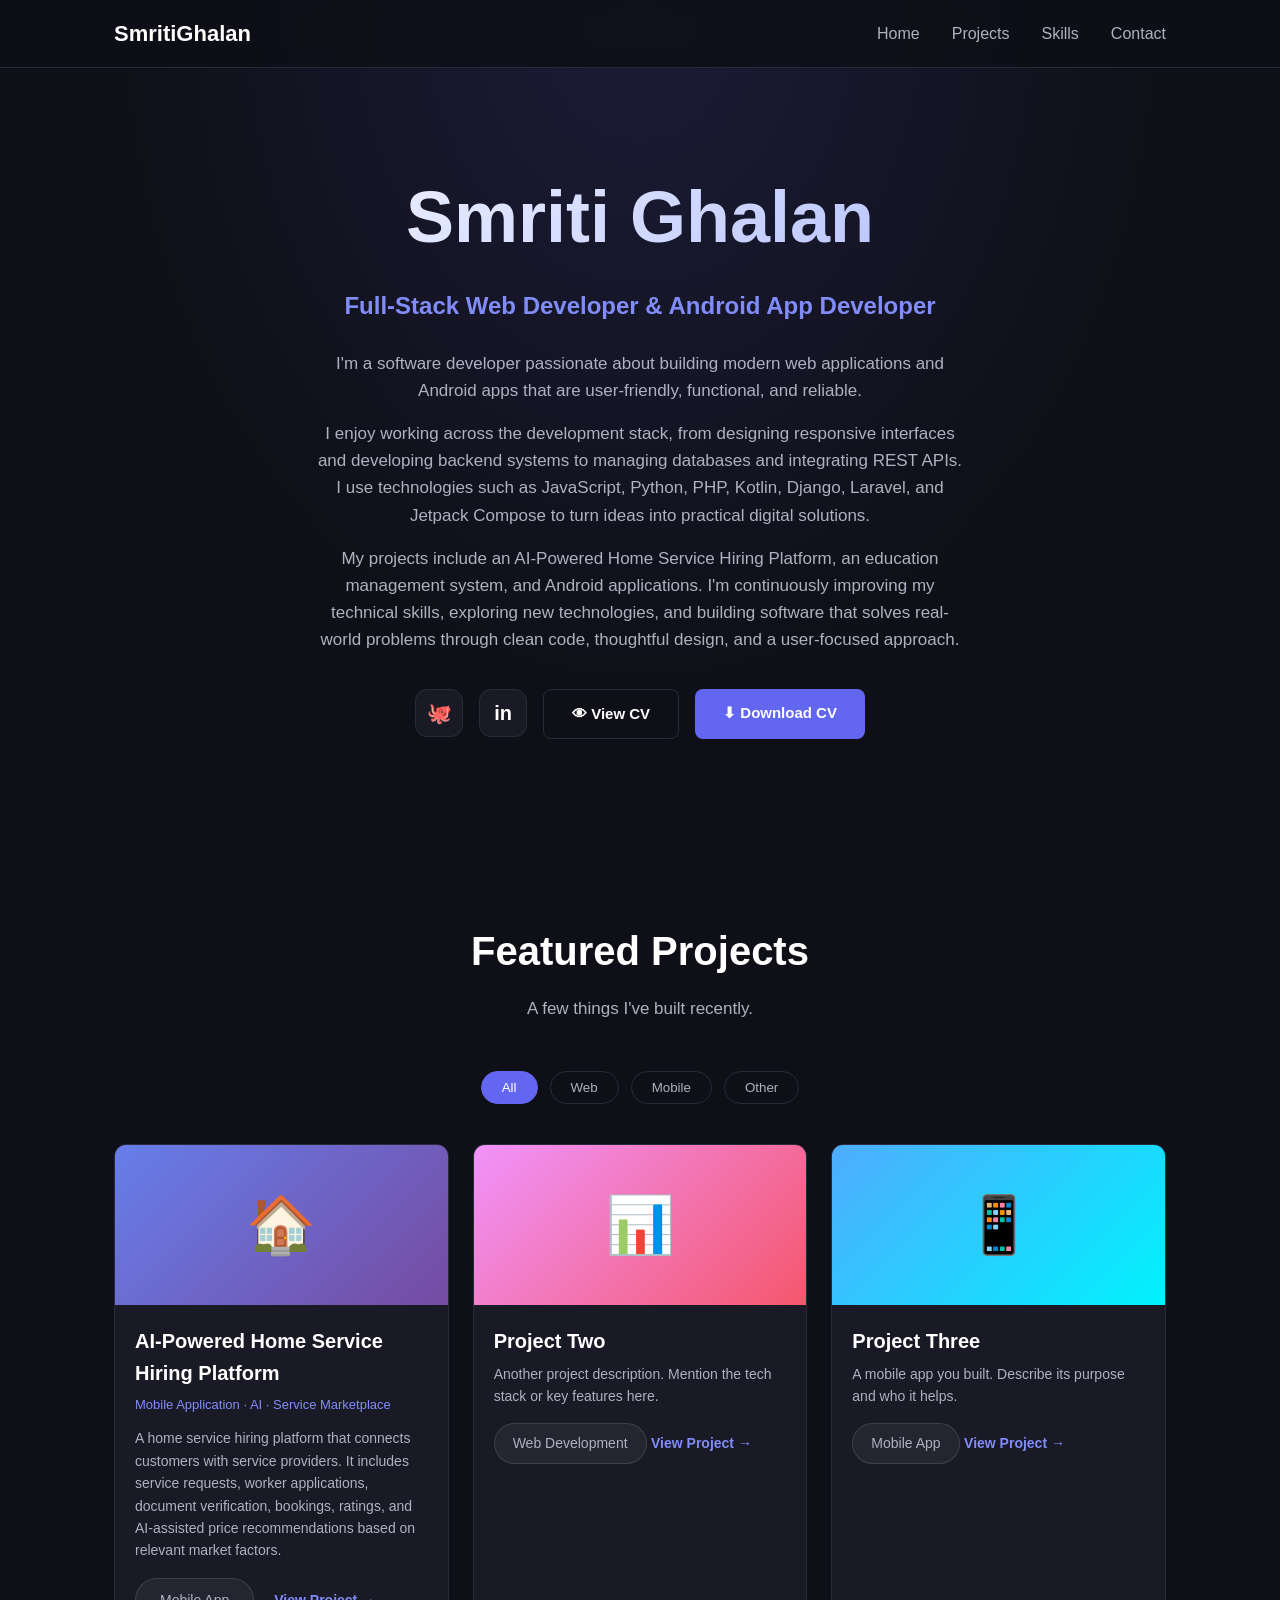
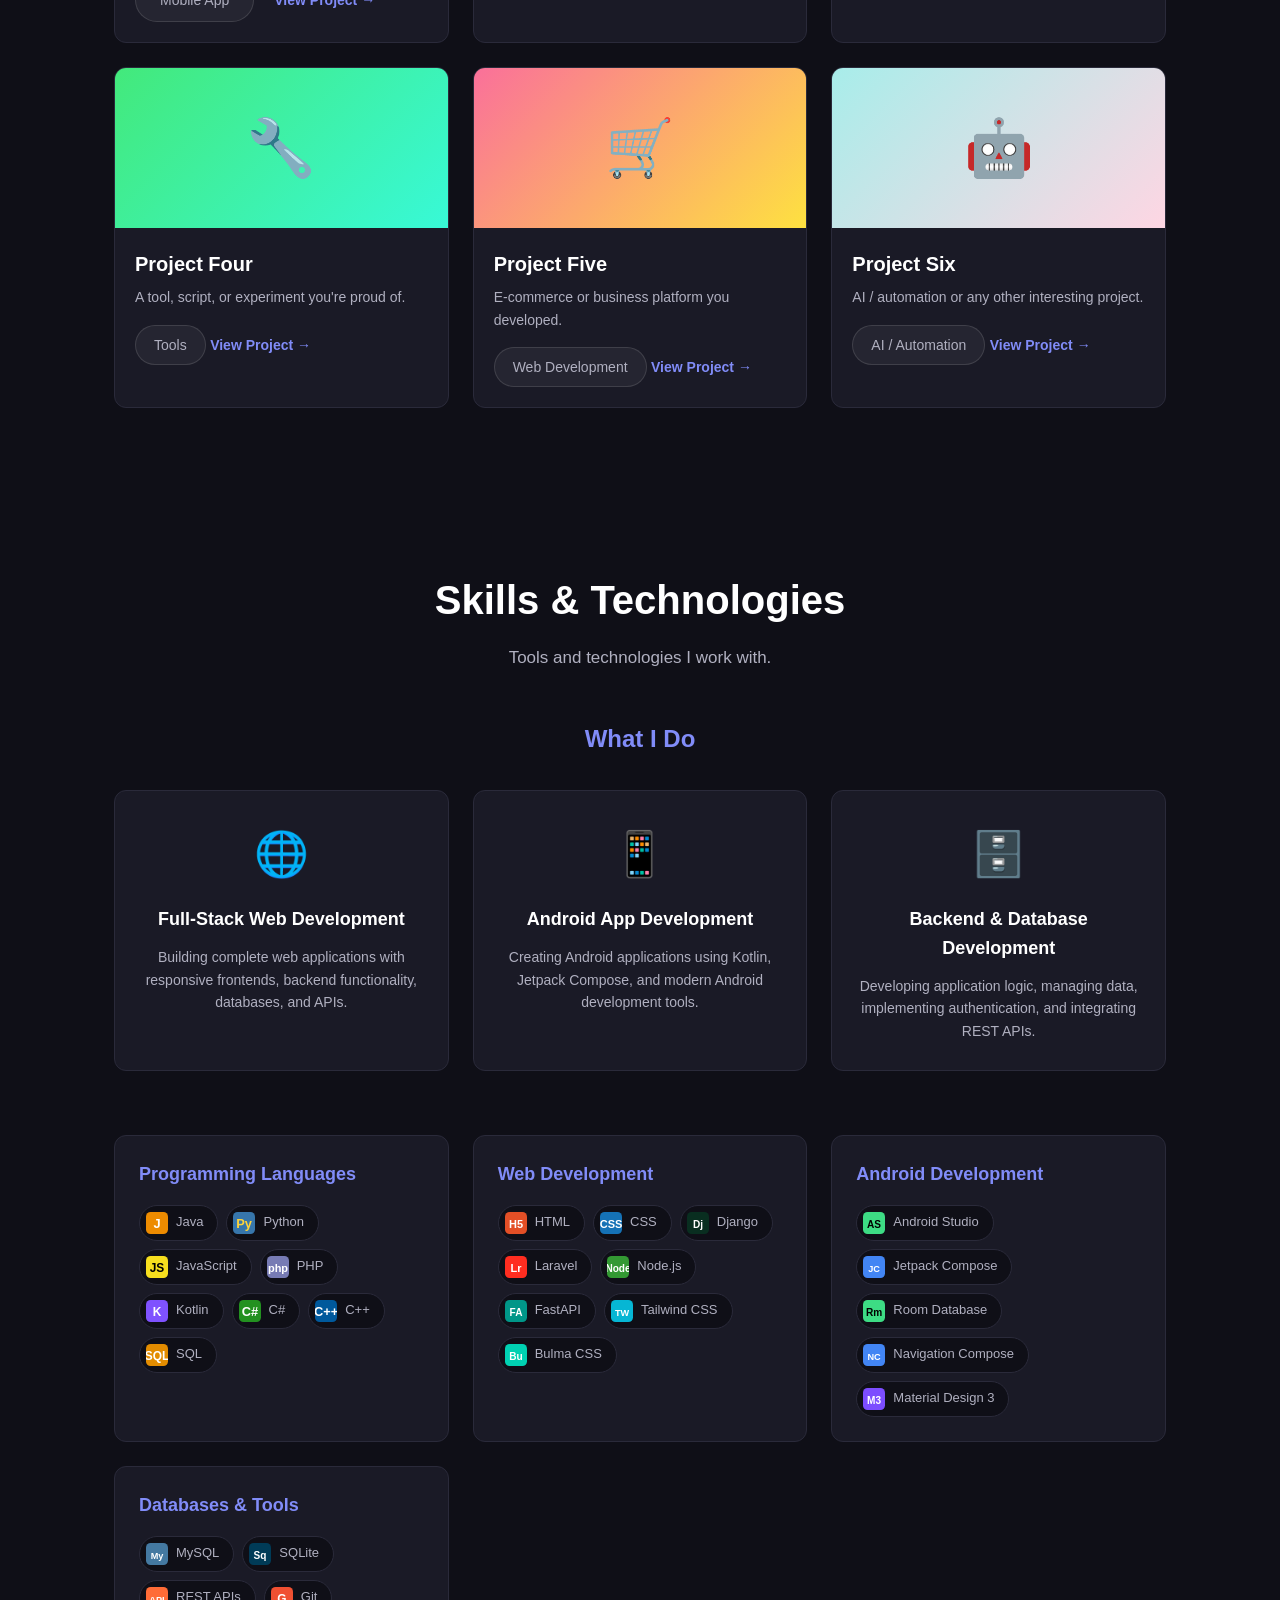
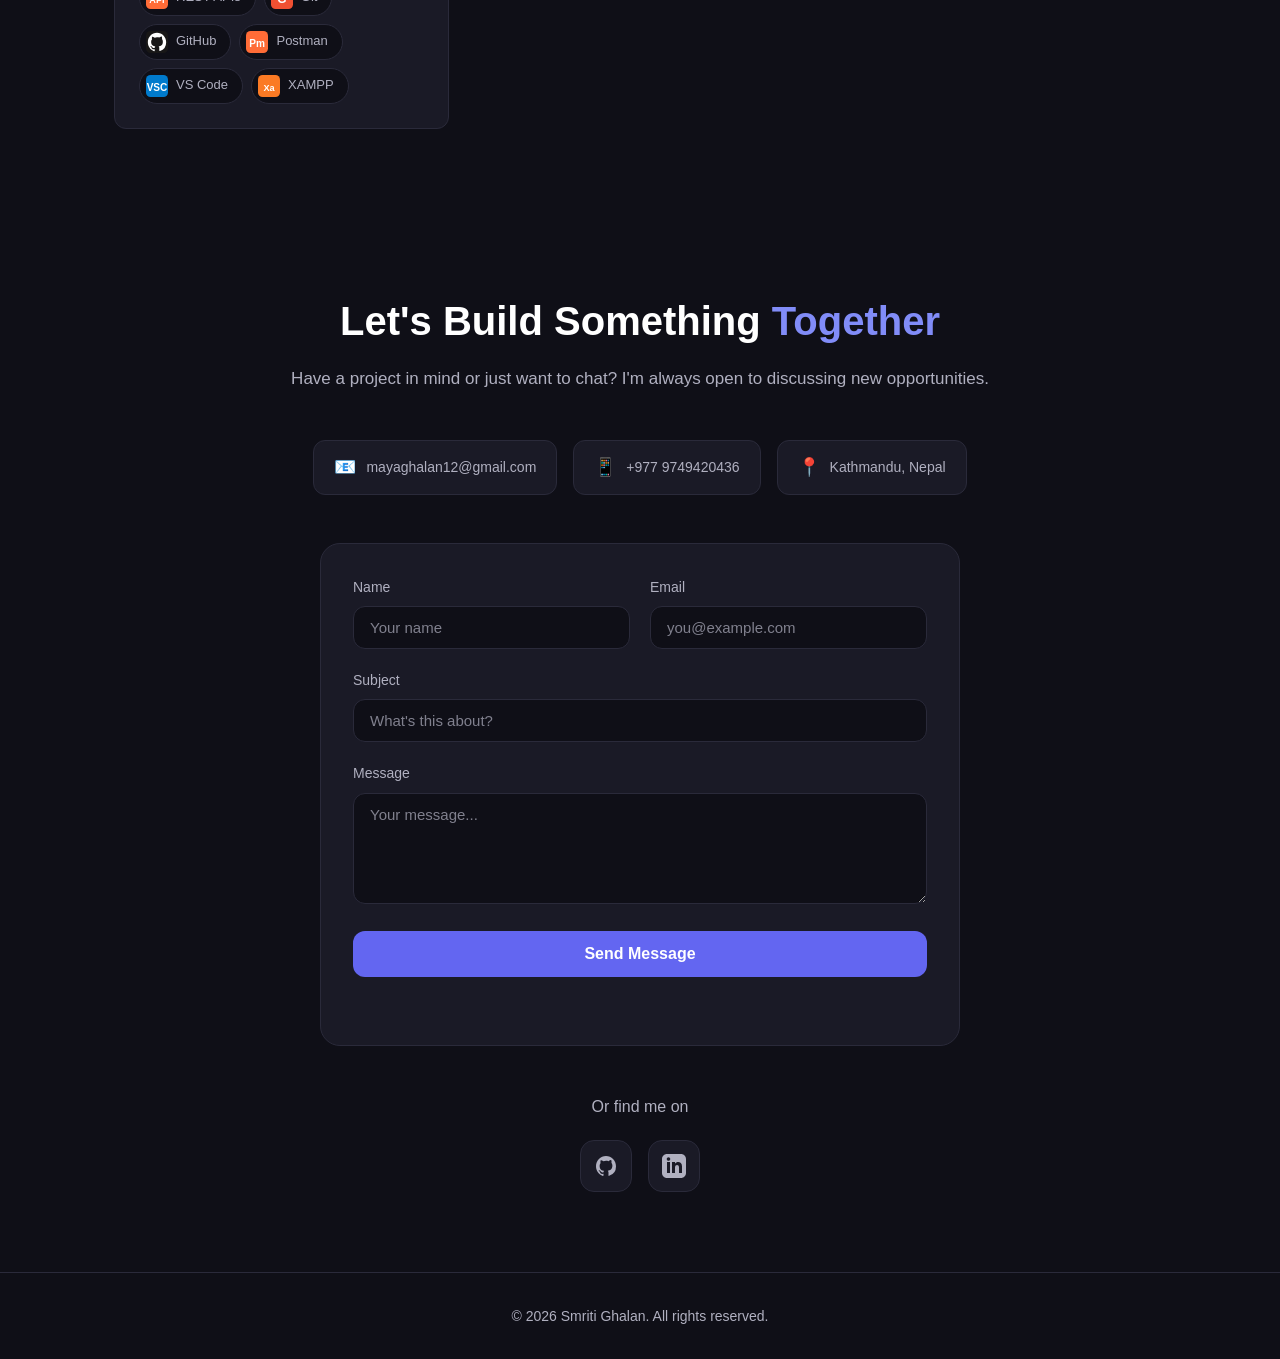
==== commit 04dae38e: "fix(projects): make Mobile App a static tag and align pill with View Project link" ====
--- a/index.html
+++ b/index.html
@@ -112,7 +112,7 @@
                             factors.
                         </p>
                         <div class="project-links">
-                            <a href="https://github.com/smriti999/AI--Powered-Home-Service-Hiring-Platform" class="project-link-pill" target="_blank" rel="noopener">Mobile App</a>
+                            <span class="project-link-pill">Mobile App</span>
                             <a href="projects/ai-home-service-platform.html" class="project-link">View Project →</a>
                         </div>
                     </div>
--- a/styles.css
+++ b/styles.css
@@ -376,7 +376,9 @@
 
 .project-links {
     display: flex;
+    align-items: center;
     gap: 20px;
+    flex-wrap: wrap;
 }
 
 .project-link {
@@ -389,20 +391,14 @@
 
 .project-link-pill {
     display: inline-block;
-    padding: 12px 28px;
+    padding: 10px 24px;
     background-color: rgba(255, 255, 255, 0.05);
     border: 1px solid rgba(255, 255, 255, 0.12);
     color: var(--text-secondary);
     border-radius: 999px;
-    font-size: 16px;
-    font-weight: 500;
-    text-decoration: none;
-    transition: all 0.3s ease;
-}
-
-.project-link-pill:hover {
-    border-color: var(--accent);
-    color: var(--accent-light);
+    font-size: 14px;
+    font-weight: 500;
+    white-space: nowrap;
 }
 
 .project-link:hover {
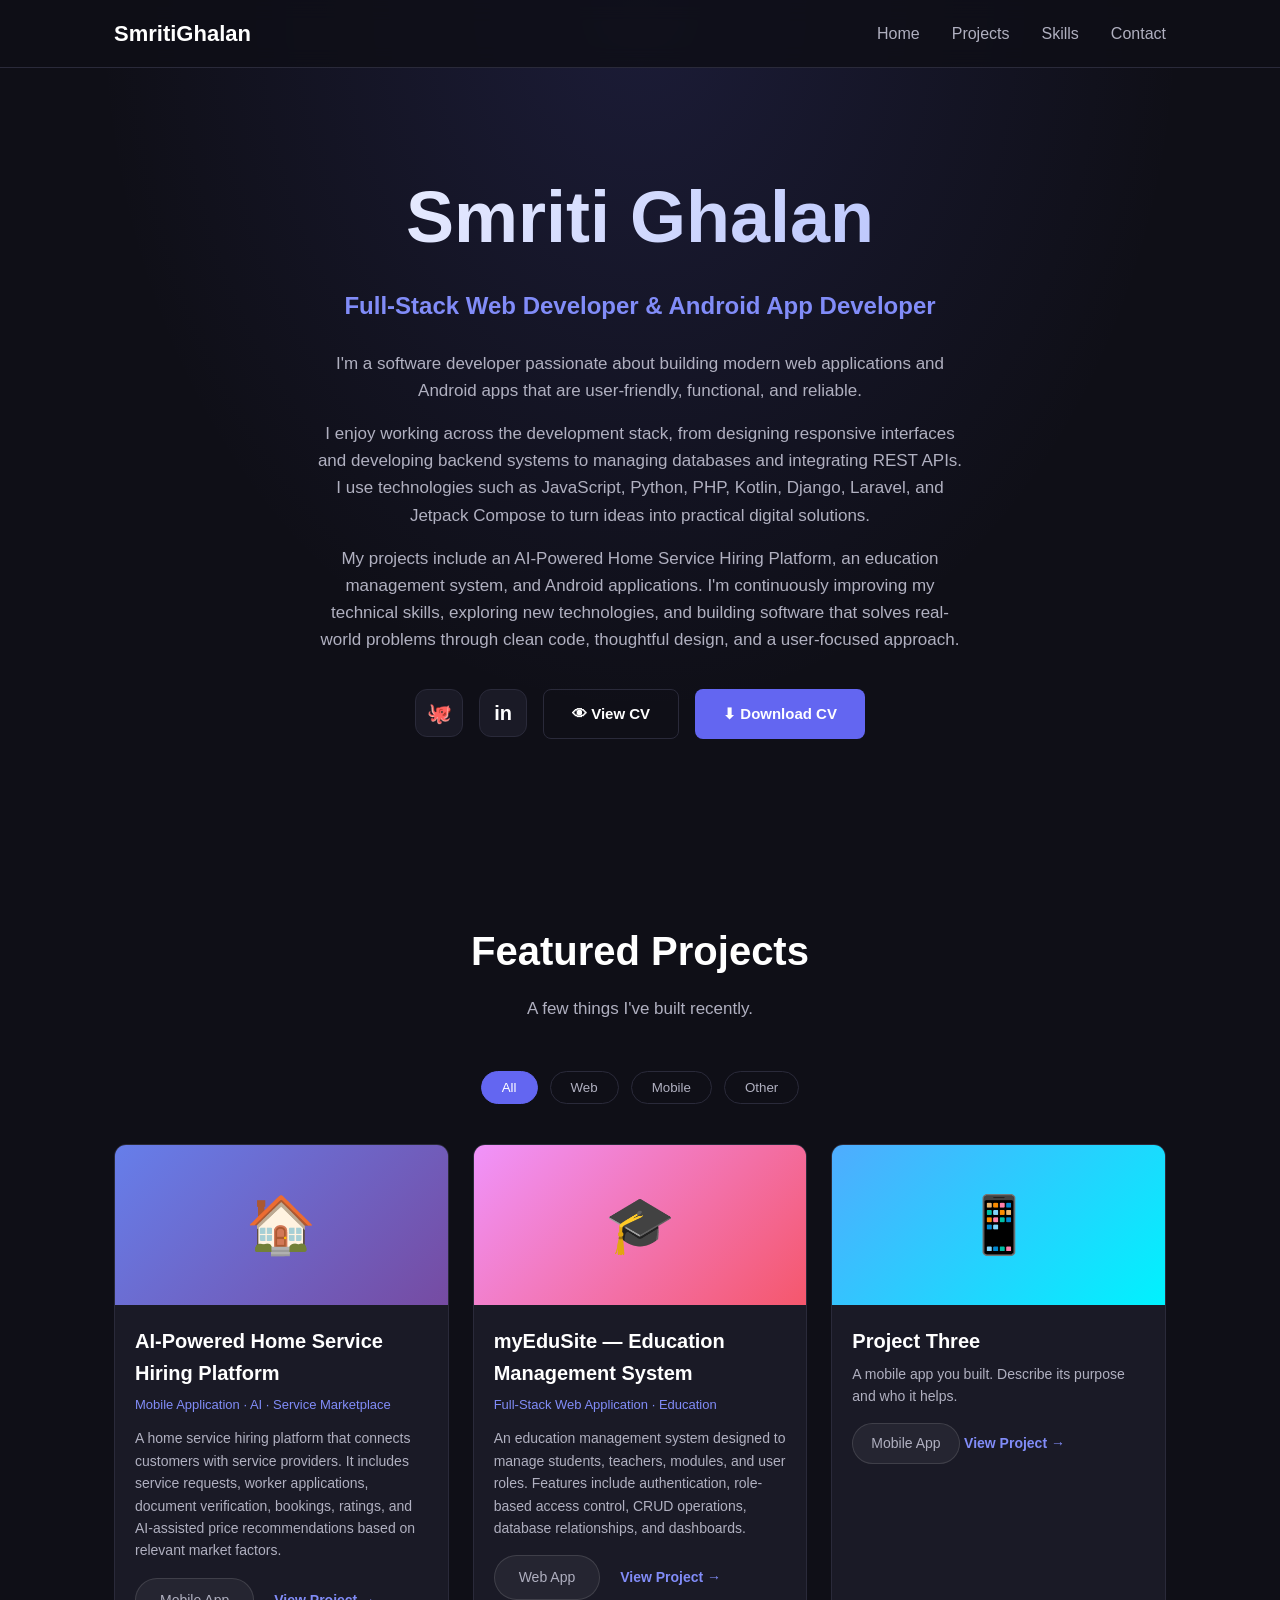
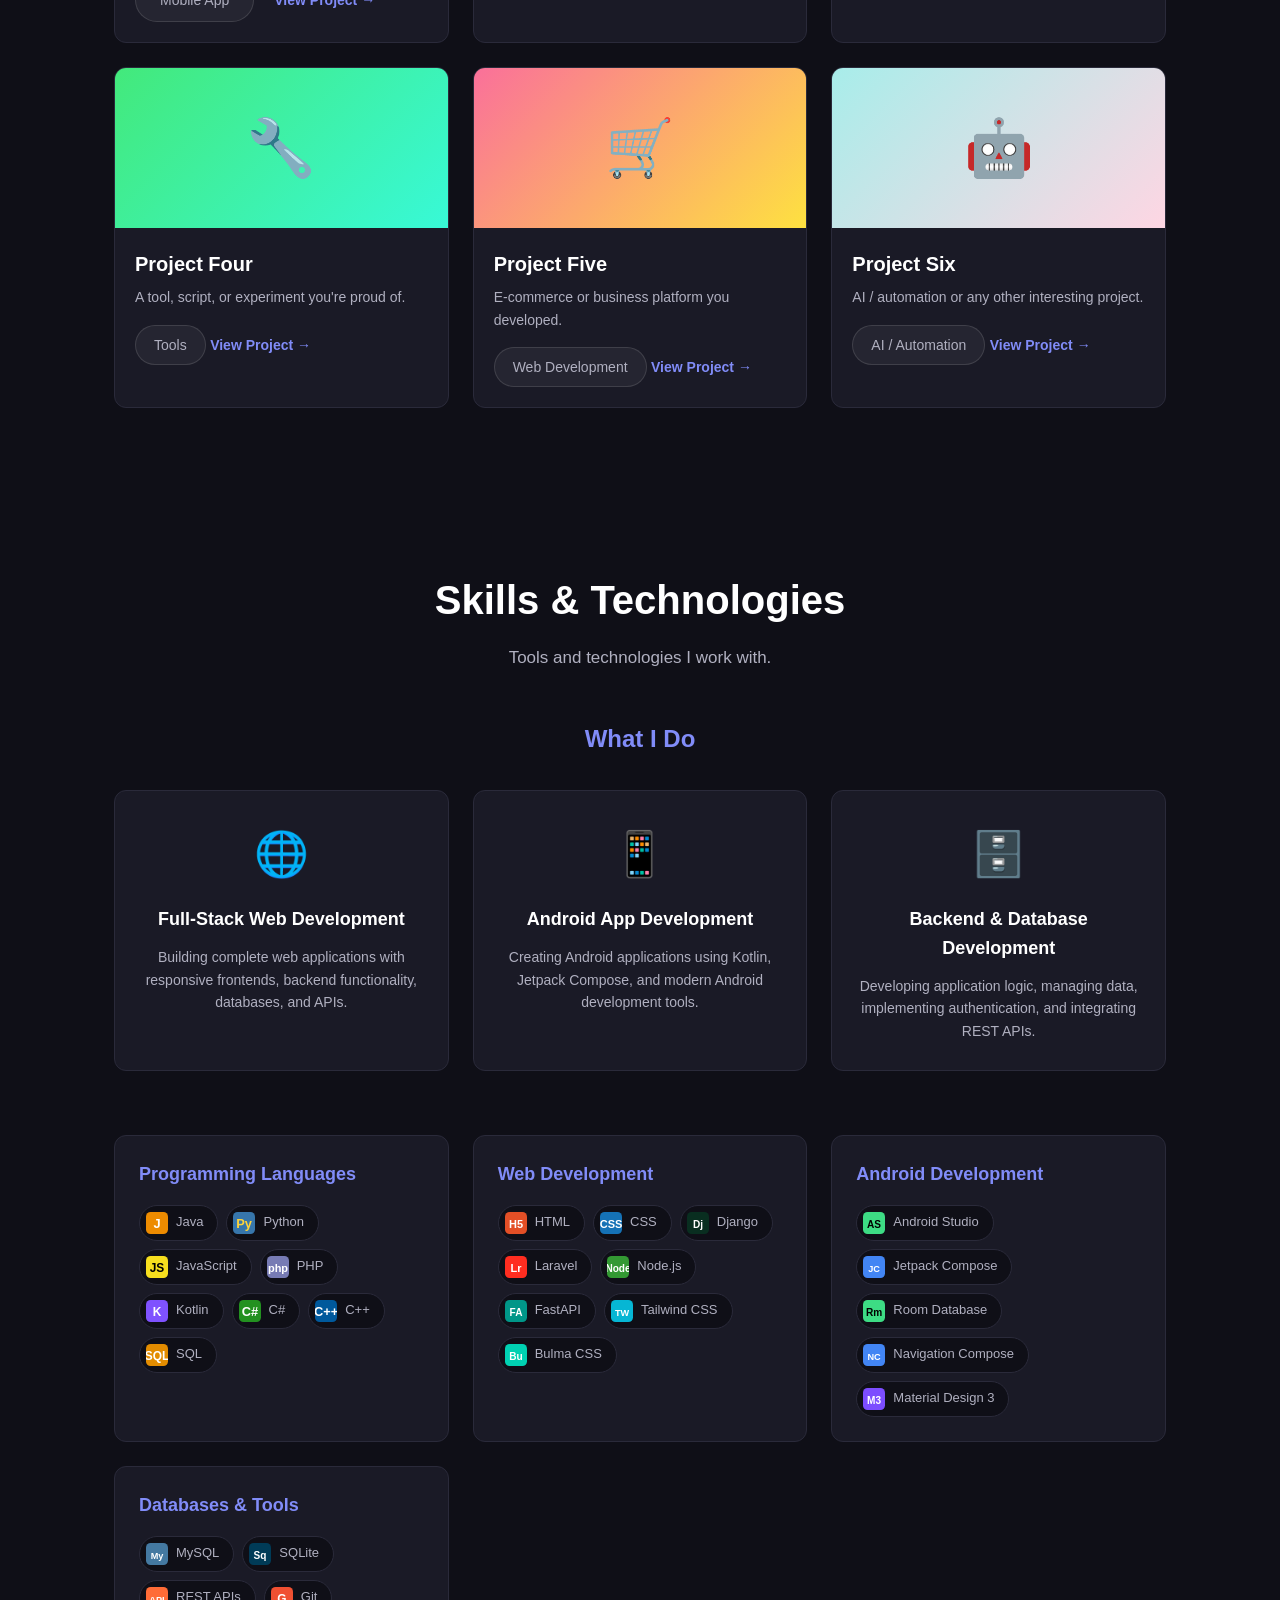
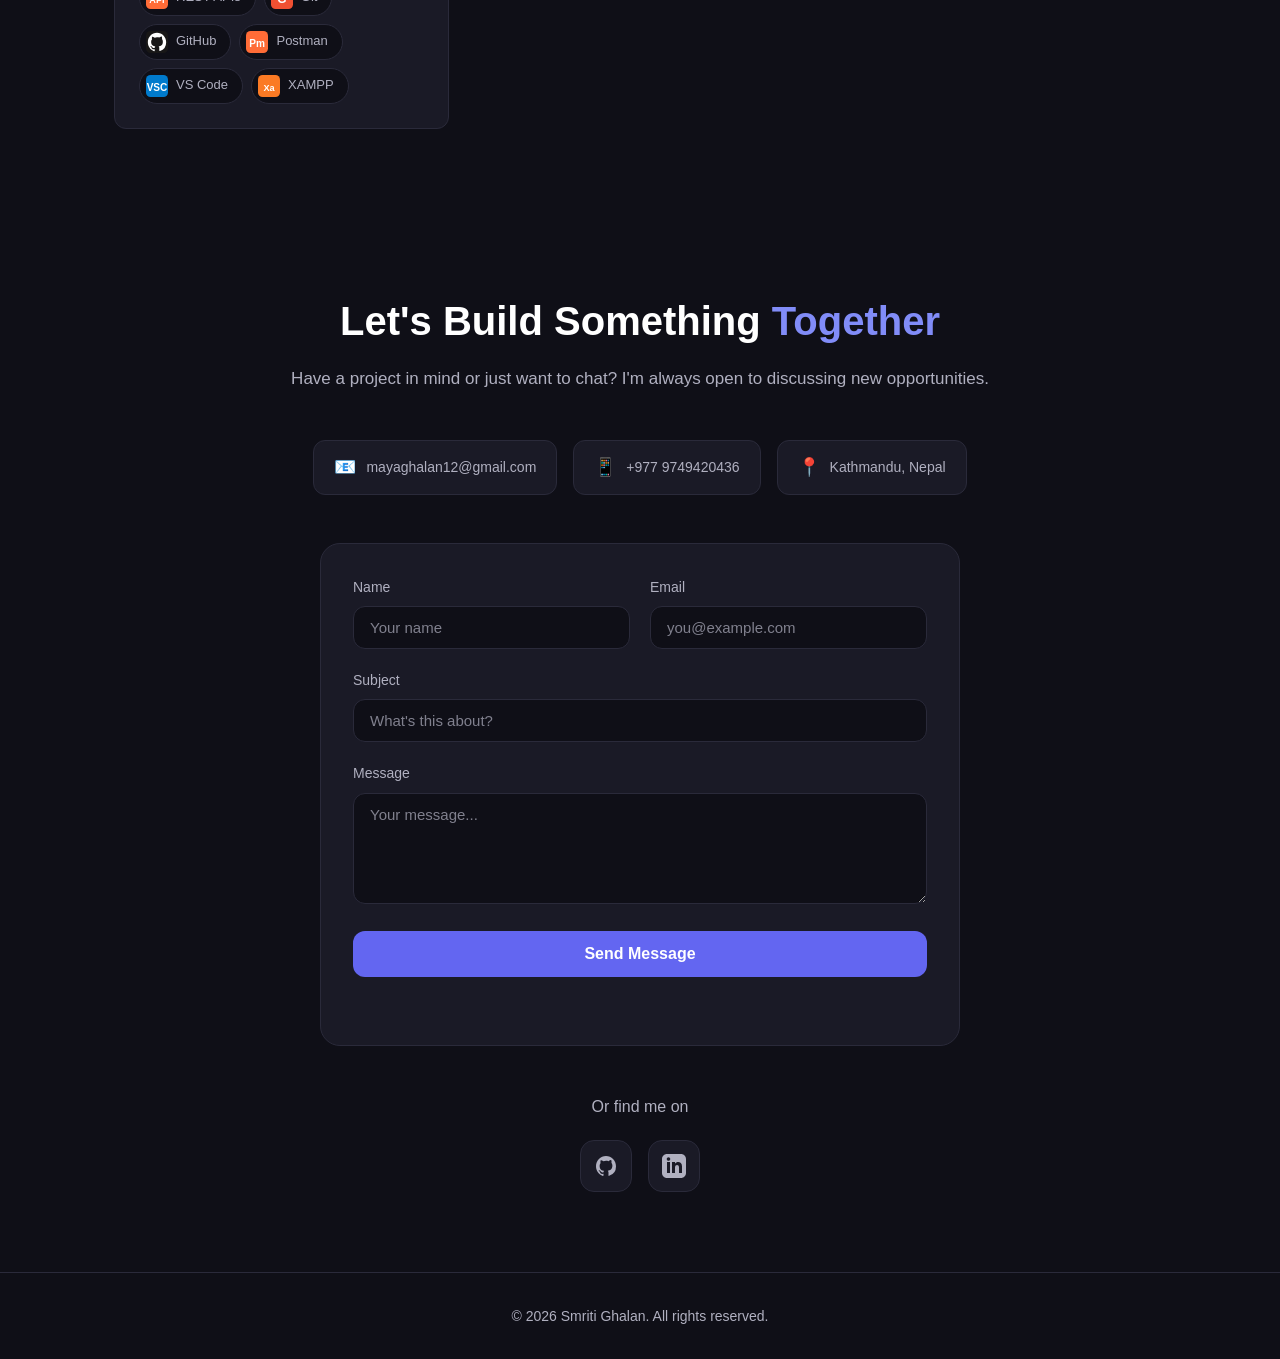
==== commit a7af14be: "feat(projects): add myEduSite education management system - Add myEduSite project card to index.html" ====
--- a/index.html
+++ b/index.html
@@ -121,16 +121,21 @@
                 <!-- Project Card 2 -->
                 <div class="project-card" data-category="web">
                     <div class="project-image" style="background: linear-gradient(135deg, #f093fb, #f5576c);">
-                        <span class="project-emoji">📊</span>
-                    </div>
-                    <div class="project-content">
-                        <h3 class="project-title">Project Two</h3>
-                        <p class="project-desc">
-                            Another project description. Mention the tech stack or
-                            key features here.
-                        </p>
-                        <span class="project-tag">Web Development</span>
-                        <a href="#" class="project-link">View Project →</a>
+                        <span class="project-emoji">🎓</span>
+                    </div>
+                    <div class="project-content">
+                        <h3 class="project-title">myEduSite — Education Management System</h3>
+                        <p class="project-meta">Full-Stack Web Application · Education</p>
+                        <p class="project-desc">
+                            An education management system designed to manage
+                            students, teachers, modules, and user roles. Features
+                            include authentication, role-based access control, CRUD
+                            operations, database relationships, and dashboards.
+                        </p>
+                        <div class="project-links">
+                            <span class="project-link-pill">Web App</span>
+                            <a href="projects/myedusite.html" class="project-link">View Project →</a>
+                        </div>
                     </div>
                 </div>
 
--- a/styles.css
+++ b/styles.css
@@ -202,7 +202,9 @@
 
 /* ----- BUTTONS ----- */
 .btn {
-    display: inline-block;
+    display: inline-flex;
+    align-items: center;
+    gap: 10px;
     padding: 12px 28px;
     border-radius: 8px;
     font-weight: 600;
@@ -211,6 +213,12 @@
     cursor: pointer;
     border: none;
     font-size: 15px;
+}
+
+.btn .btn-icon {
+    width: 20px;
+    height: 20px;
+    flex-shrink: 0;
 }
 
 .btn-primary {
@@ -762,51 +770,95 @@
 }
 
 .detail-title {
-    font-size: clamp(48px, 10vw, 96px);
-    font-weight: 800;
-    line-height: 1.05;
-    letter-spacing: -0.02em;
-    margin-bottom: 32px;
-    color: var(--text-primary);
+    font-size: clamp(32px, 6vw, 52px);
+    font-weight: 700;
+    line-height: 1.1;
+    margin-bottom: 20px;
+    color: var(--accent);
 }
 
 .detail-subtitle {
     max-width: 760px;
     color: var(--text-secondary);
-    font-size: clamp(18px, 2.5vw, 24px);
+    font-size: 18px;
+    line-height: 1.7;
+    margin-bottom: 32px;
+}
+
+.detail-actions {
+    margin-bottom: 48px;
+}
+
+/* Project mockup / preview */
+.detail-mockup {
+    margin-bottom: 64px;
+    border-radius: 16px;
+    overflow: hidden;
+    border: 1px solid var(--border);
+    background-color: var(--bg-card);
+    box-shadow: 0 20px 60px rgba(0, 0, 0, 0.4);
+}
+
+.detail-mockup-bar {
+    display: flex;
+    align-items: center;
+    gap: 8px;
+    padding: 12px 16px;
+    background-color: rgba(255, 255, 255, 0.04);
+    border-bottom: 1px solid var(--border);
+}
+
+.mockup-dot {
+    width: 12px;
+    height: 12px;
+    border-radius: 50%;
+}
+
+.mockup-dot.red { background-color: #ff5f57; }
+.mockup-dot.yellow { background-color: #febc2e; }
+.mockup-dot.green { background-color: #28c840; }
+
+.mockup-url {
+    flex: 1;
+    margin-left: 12px;
+    padding: 4px 12px;
+    background-color: rgba(255, 255, 255, 0.05);
+    border-radius: 6px;
+    font-size: 12px;
+    color: var(--text-secondary);
+    text-align: center;
+    font-family: monospace;
+}
+
+.detail-mockup-screen {
+    display: flex;
+    flex-direction: column;
+    align-items: center;
+    justify-content: center;
+    min-height: 320px;
+    padding: 48px 32px;
+    background: linear-gradient(135deg, #667eea 0%, #764ba2 100%);
+    text-align: center;
+}
+
+.mockup-app-emoji {
+    font-size: 64px;
+    margin-bottom: 16px;
+    filter: drop-shadow(0 4px 12px rgba(0, 0, 0, 0.3));
+}
+
+.mockup-app-name {
+    font-size: 28px;
+    font-weight: 700;
+    color: #fff;
+    margin-bottom: 8px;
+}
+
+.mockup-app-tagline {
+    font-size: 14px;
+    color: rgba(255, 255, 255, 0.85);
+    max-width: 420px;
     line-height: 1.6;
-    margin-bottom: 40px;
-}
-
-.detail-actions {
-    display: flex;
-    align-items: center;
-    gap: 24px;
-    flex-wrap: wrap;
-    margin-bottom: 64px;
-}
-
-.detail-tag-pill {
-    display: inline-block;
-    padding: 14px 36px;
-    background-color: var(--bg-card);
-    border: 1px solid var(--border);
-    color: var(--text-secondary);
-    border-radius: 999px;
-    font-size: 18px;
-    font-weight: 500;
-}
-
-.view-project-link {
-    color: var(--accent-light);
-    text-decoration: none;
-    font-size: 22px;
-    font-weight: 600;
-    transition: color 0.2s ease;
-}
-
-.view-project-link:hover {
-    color: #fff;
 }
 
 .detail-section {
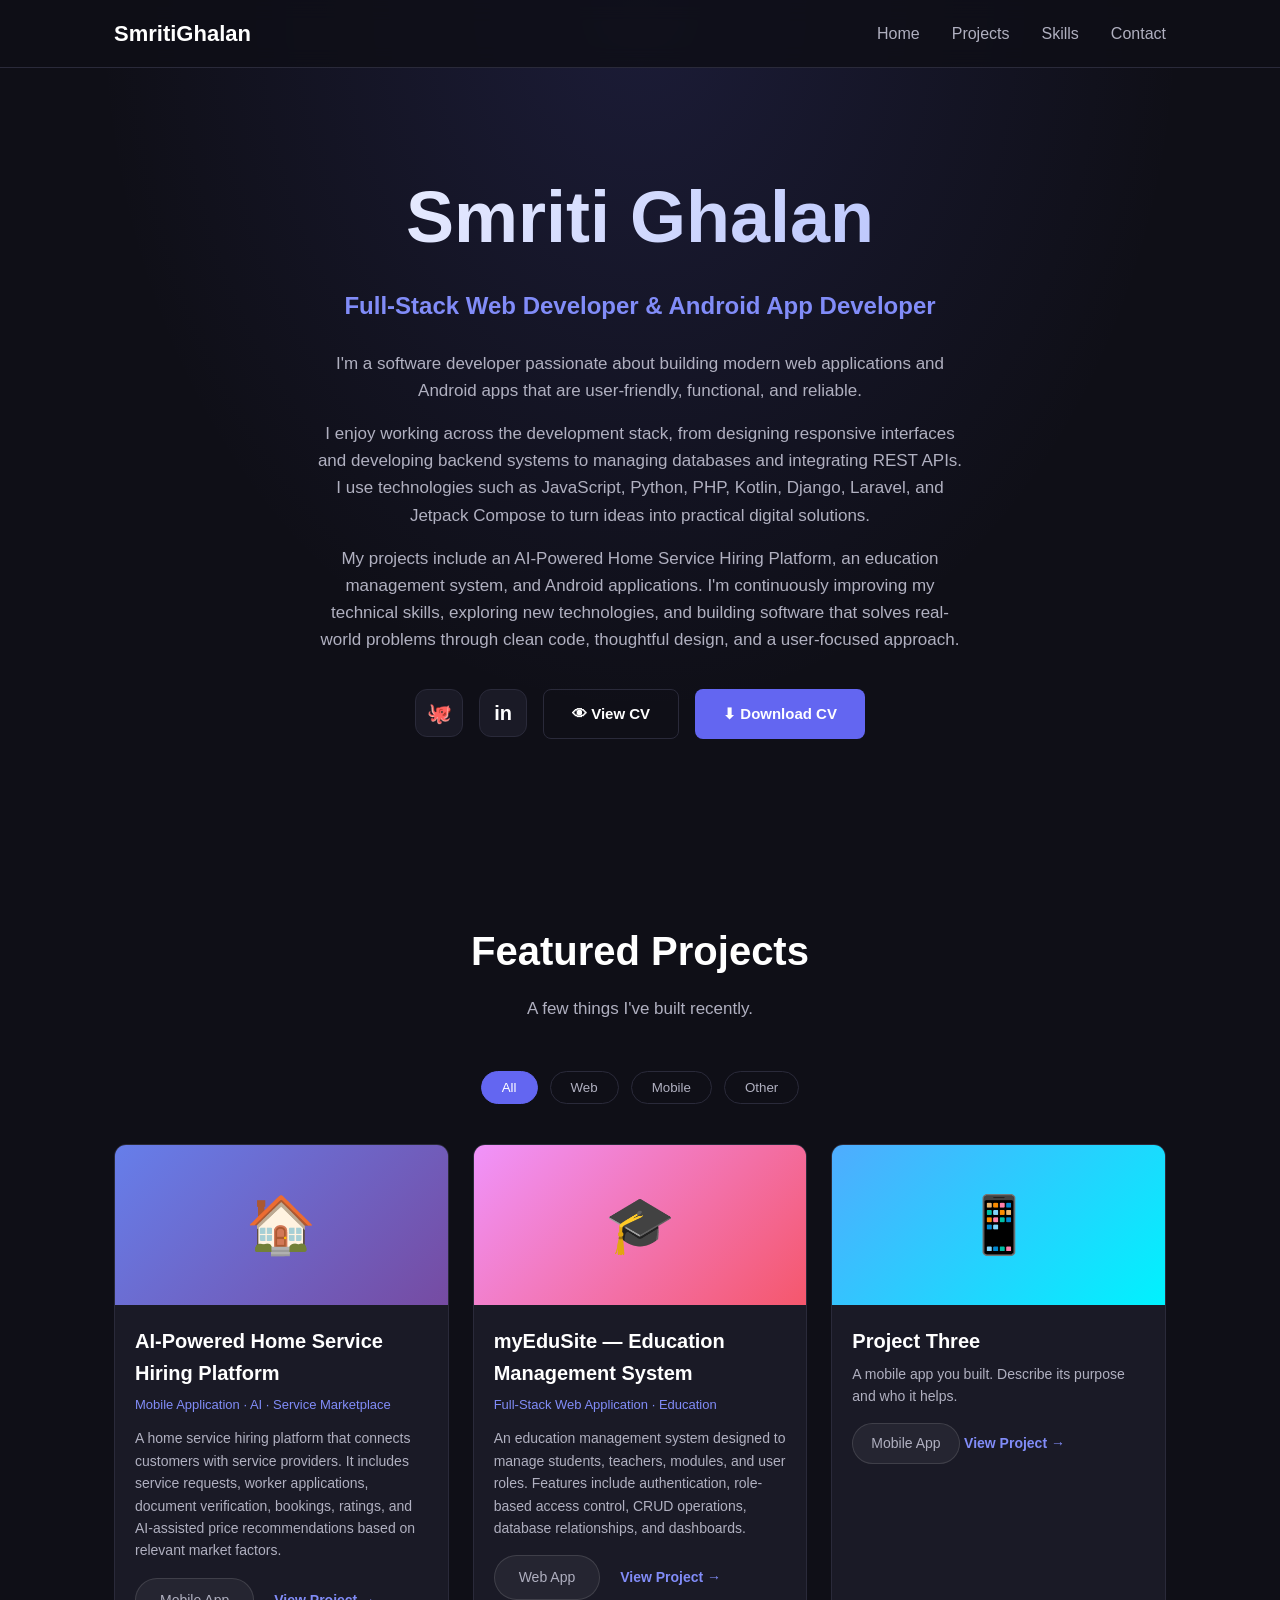
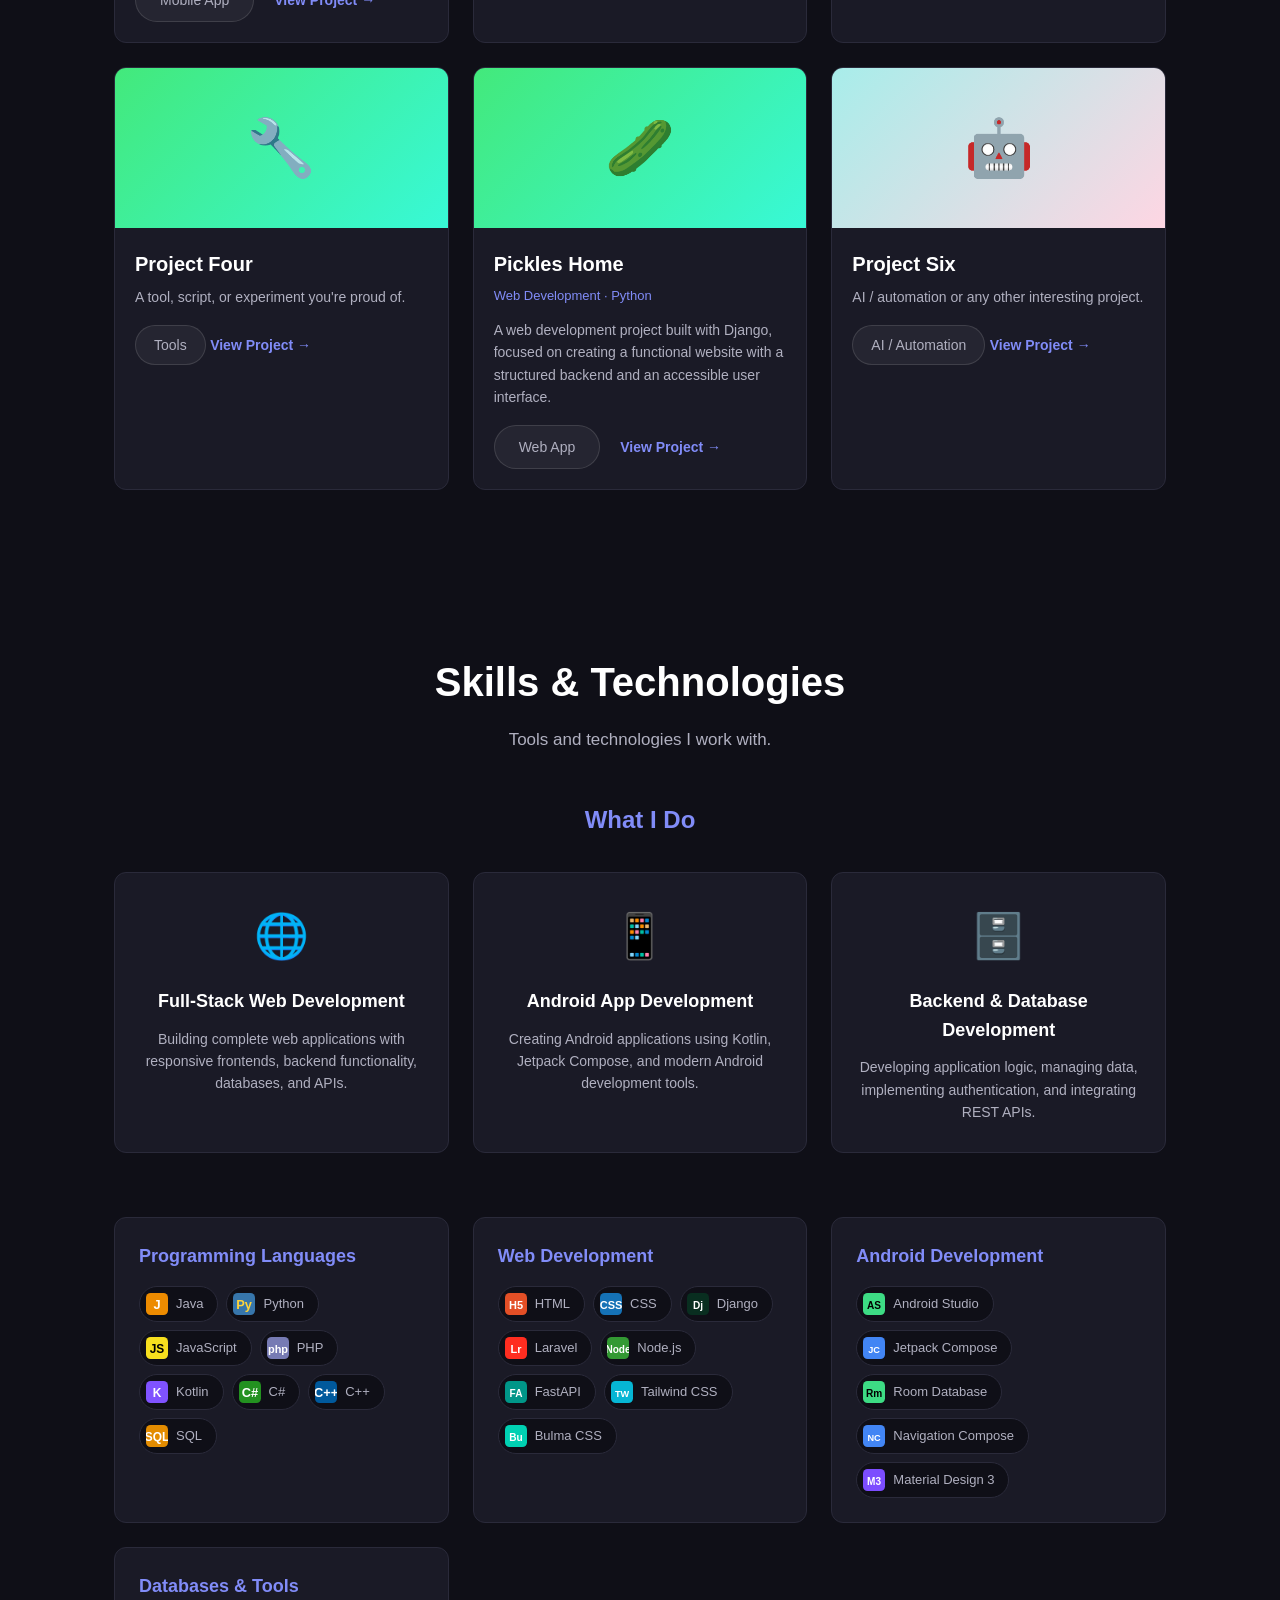
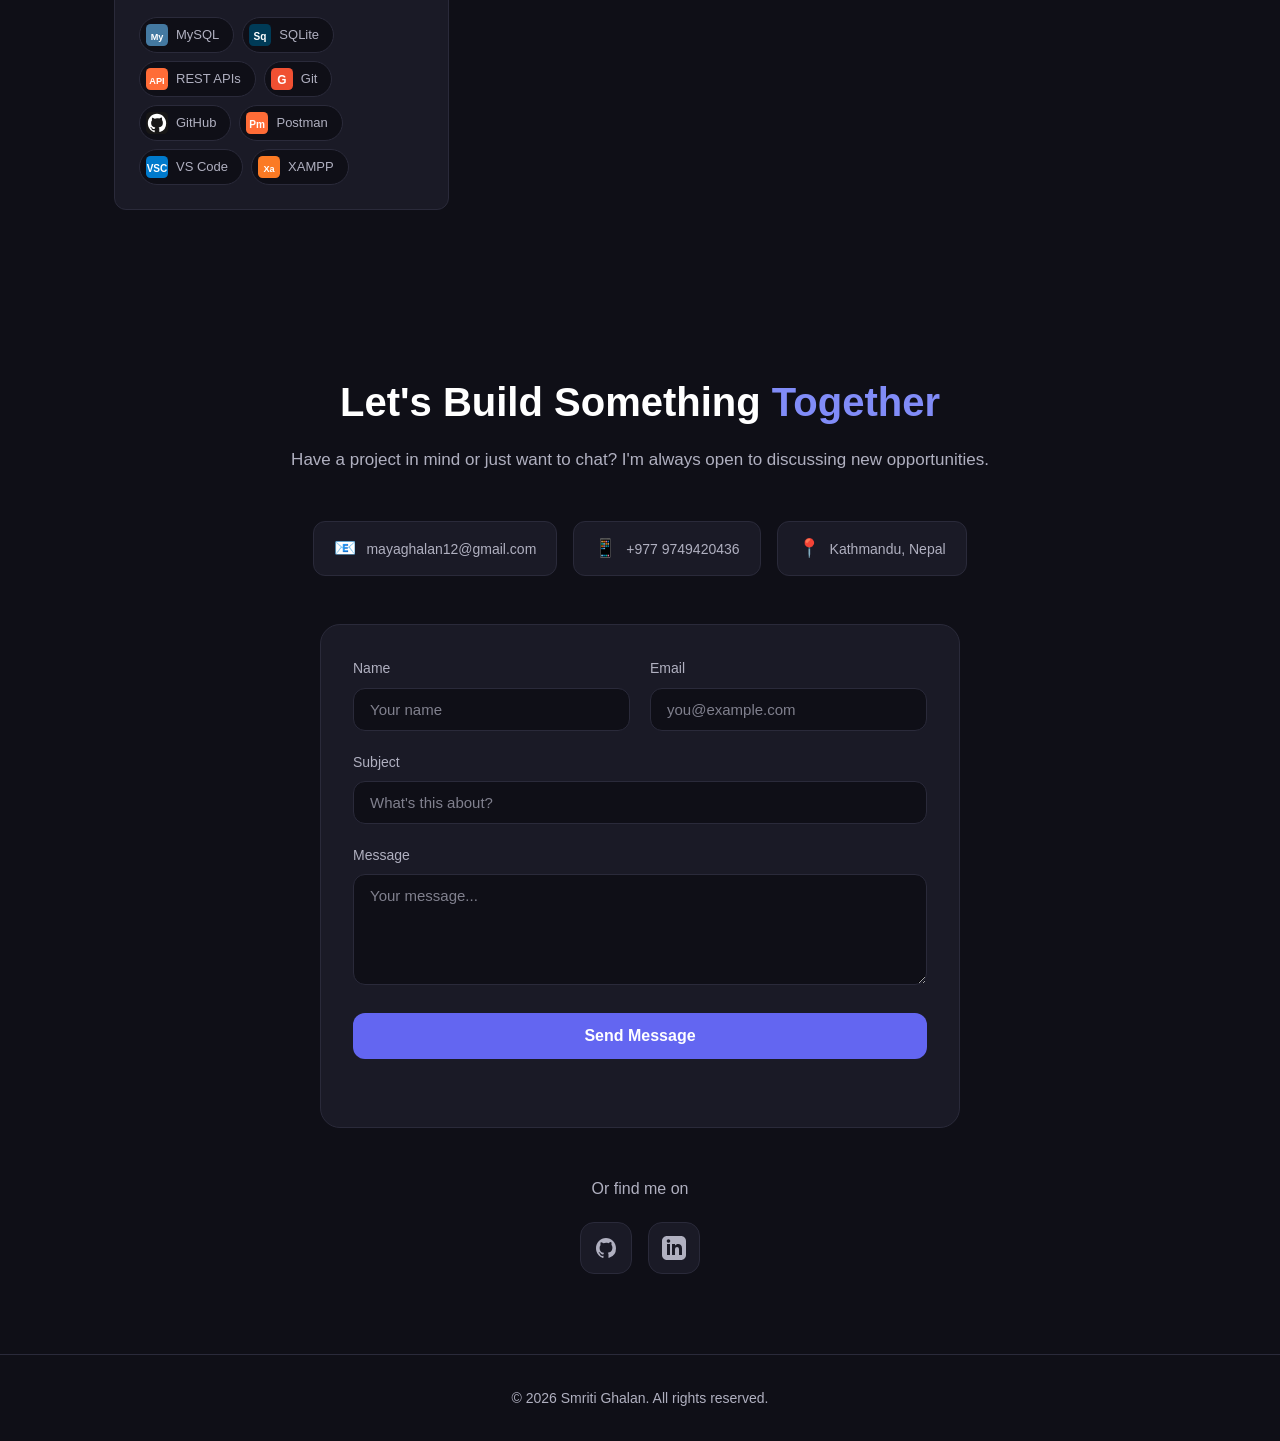
==== commit 05122f63: "feat(projects): add Pickles Home Django web project - Add Pickles Home project card to index.html (w" ====
--- a/index.html
+++ b/index.html
@@ -172,16 +172,21 @@
 
                 <!-- Project Card 5 -->
                 <div class="project-card" data-category="web">
-                    <div class="project-image" style="background: linear-gradient(135deg, #fa709a, #fee140);">
-                        <span class="project-emoji">🛒</span>
-                    </div>
-                    <div class="project-content">
-                        <h3 class="project-title">Project Five</h3>
-                        <p class="project-desc">
-                            E-commerce or business platform you developed.
-                        </p>
-                        <span class="project-tag">Web Development</span>
-                        <a href="#" class="project-link">View Project →</a>
+                    <div class="project-image" style="background: linear-gradient(135deg, #43e97b, #38f9d7);">
+                        <span class="project-emoji">🥒</span>
+                    </div>
+                    <div class="project-content">
+                        <h3 class="project-title">Pickles Home</h3>
+                        <p class="project-meta">Web Development · Python</p>
+                        <p class="project-desc">
+                            A web development project built with Django, focused on
+                            creating a functional website with a structured backend
+                            and an accessible user interface.
+                        </p>
+                        <div class="project-links">
+                            <span class="project-link-pill">Web App</span>
+                            <a href="projects/pickles-home.html" class="project-link">View Project →</a>
+                        </div>
                     </div>
                 </div>
 
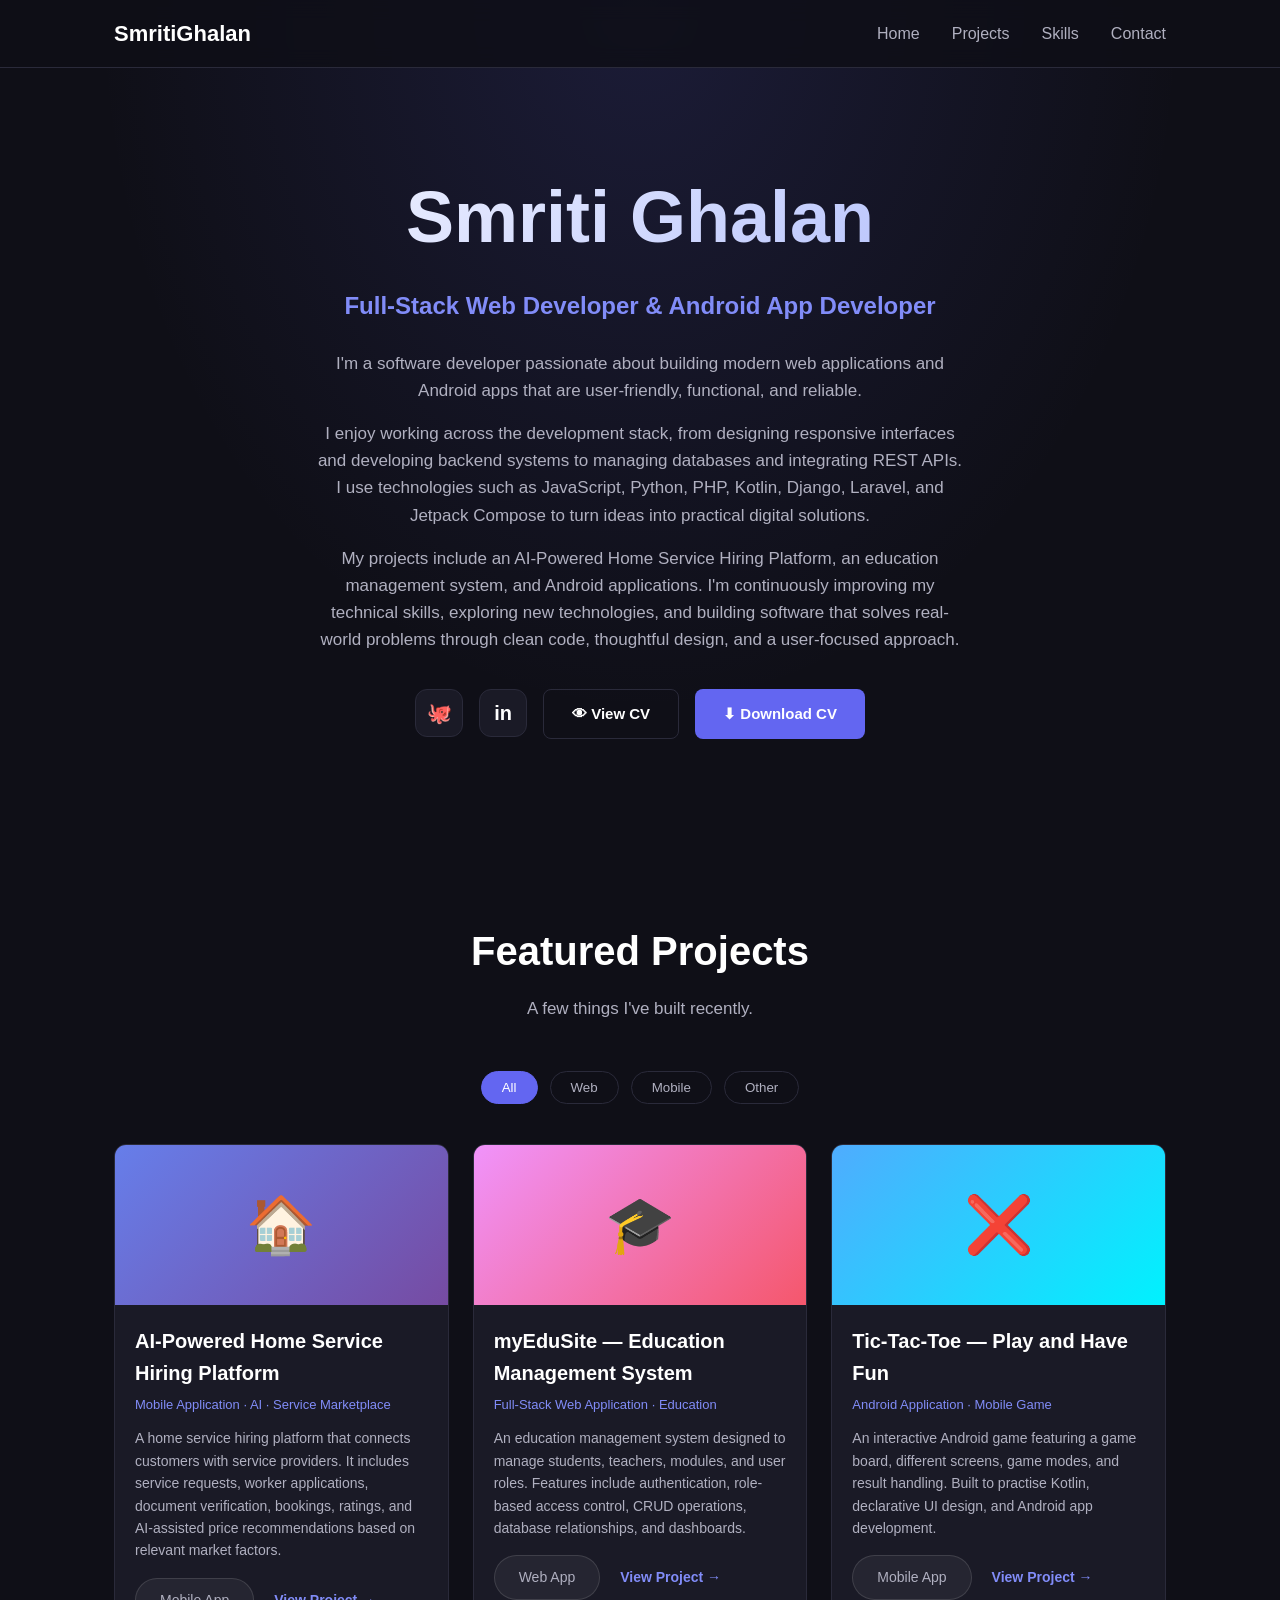
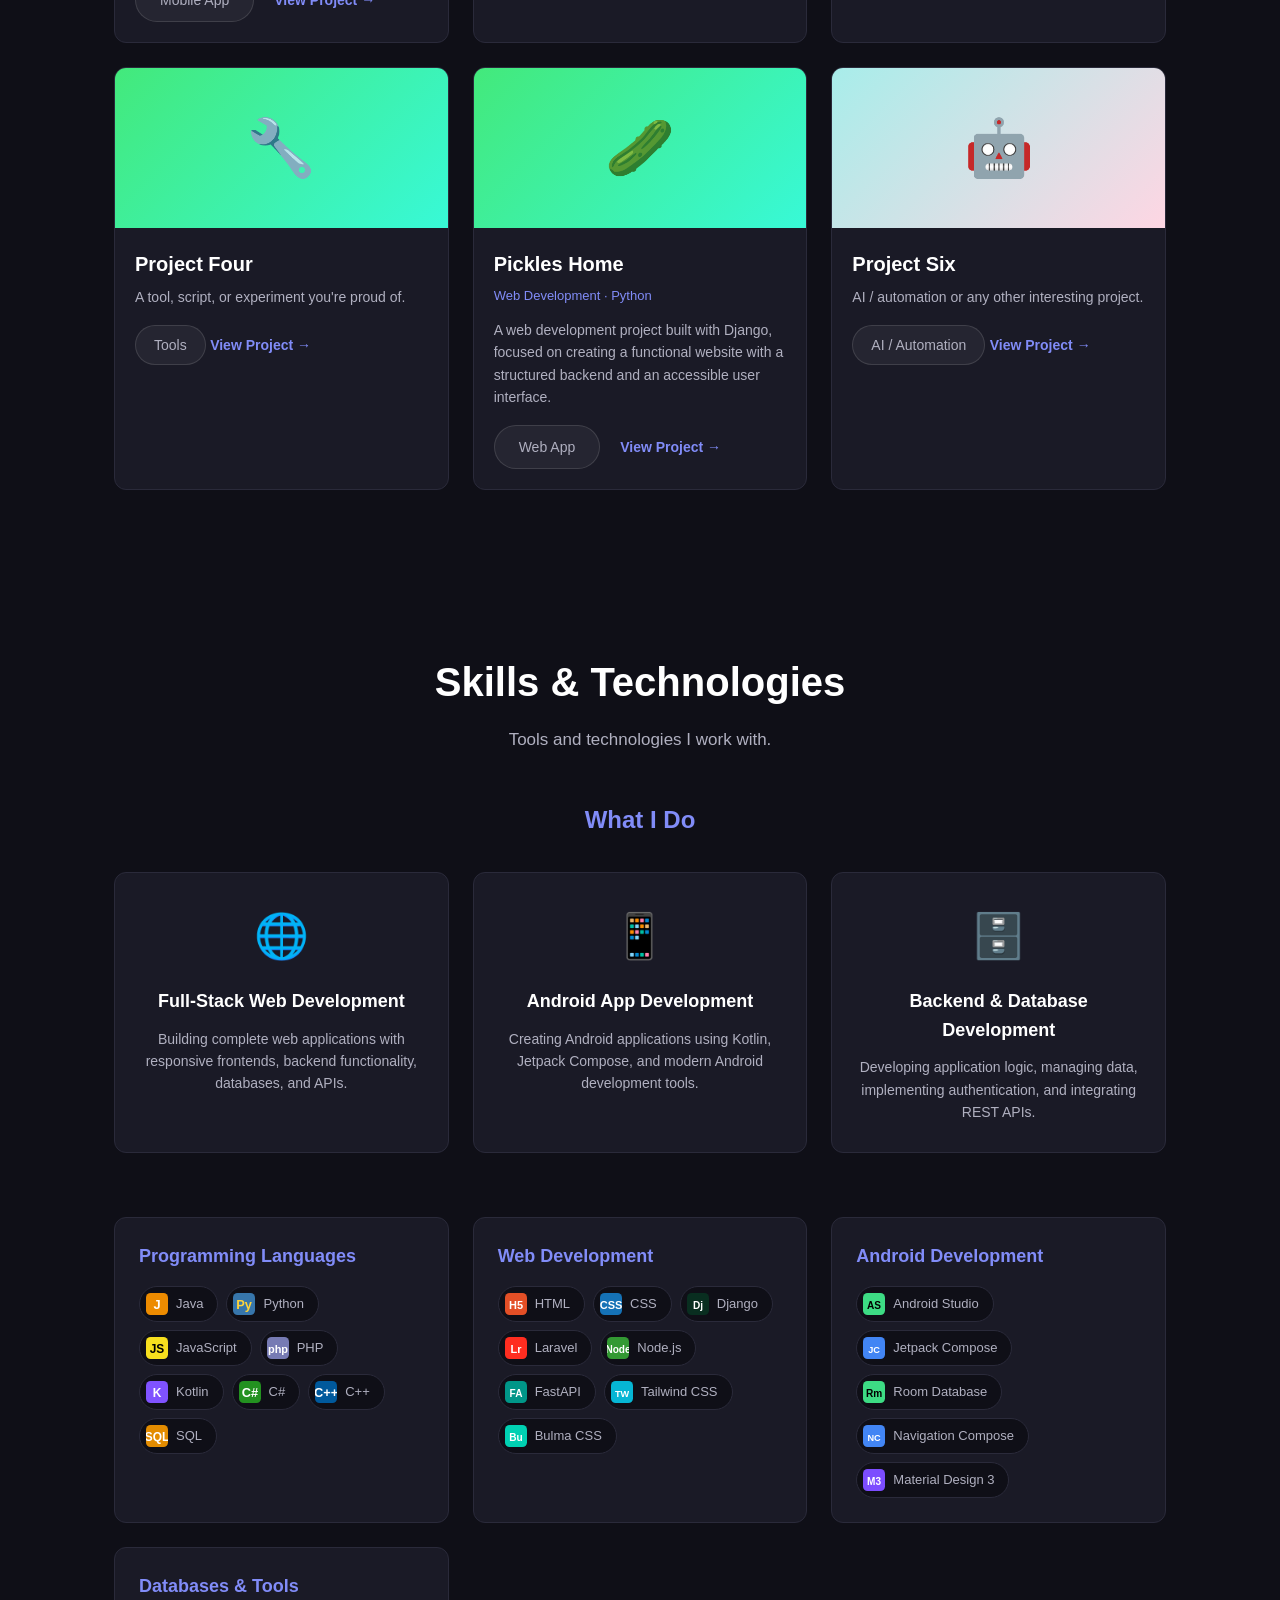
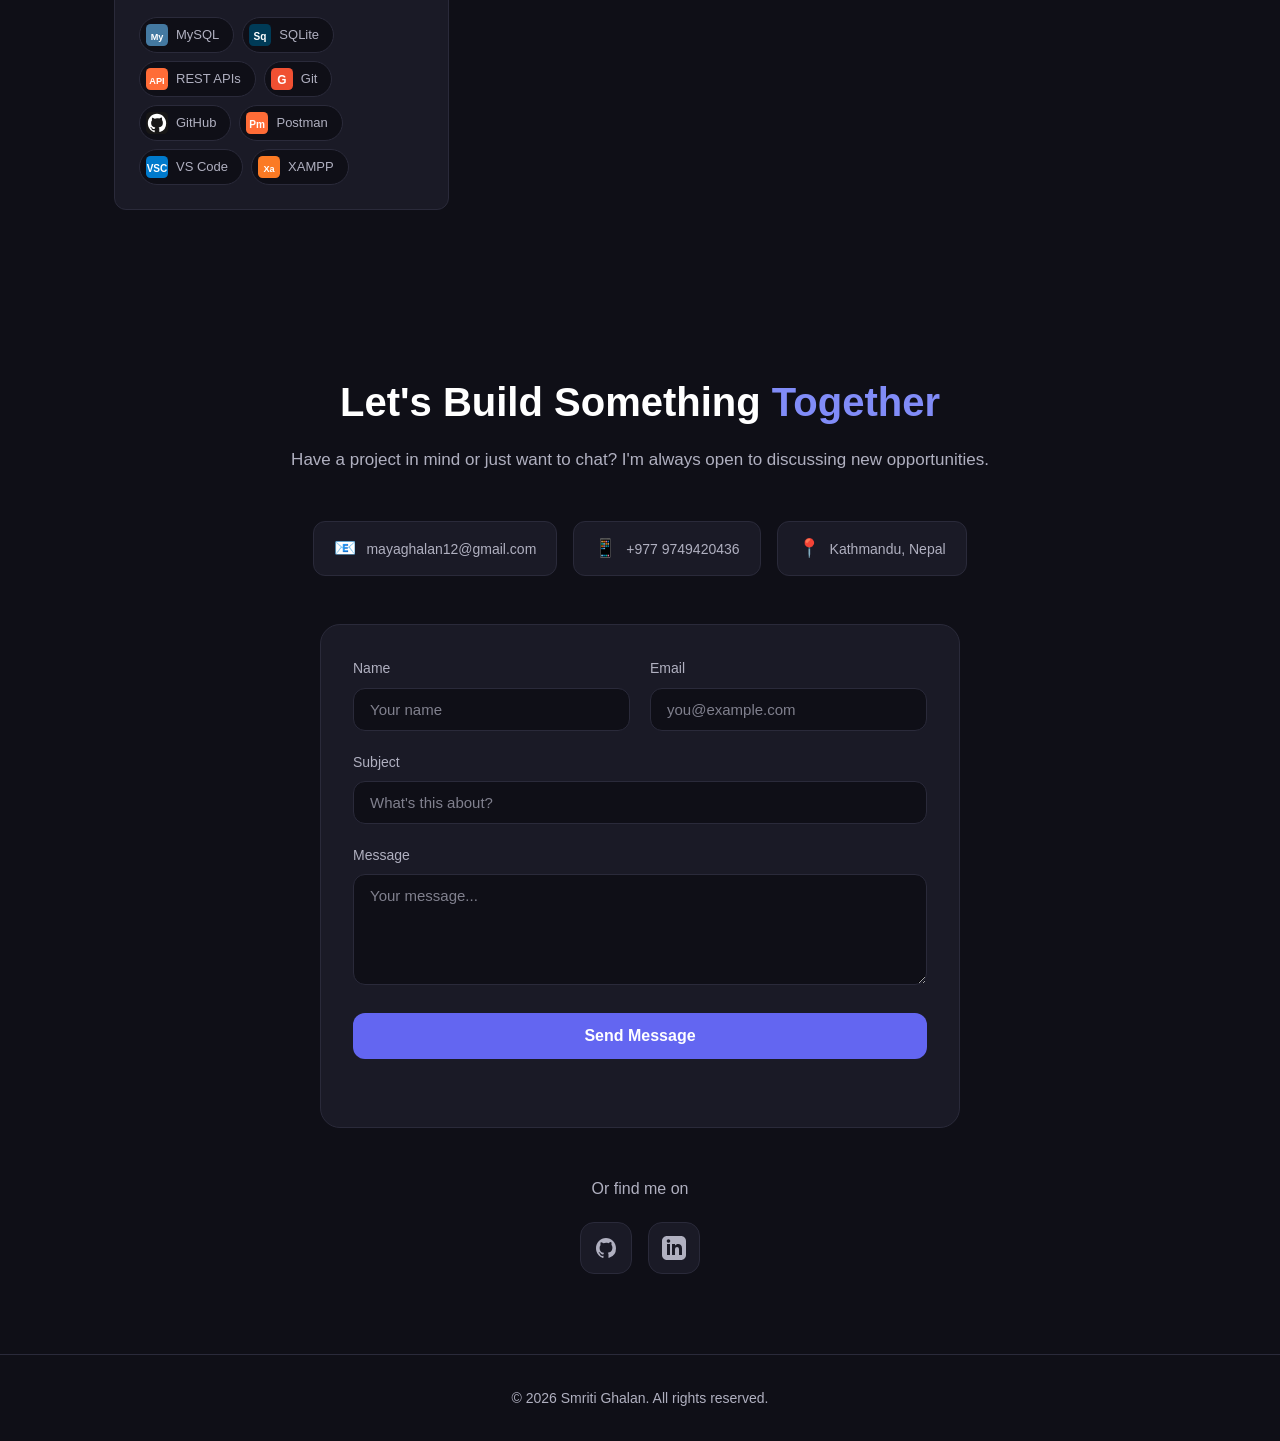
==== commit aa973901: "feat(projects): add Tic-Tac-Toe Android game - Add Tic-Tac-Toe project card to index.html (mobile ca" ====
--- a/index.html
+++ b/index.html
@@ -142,16 +142,21 @@
                 <!-- Project Card 3 -->
                 <div class="project-card" data-category="mobile">
                     <div class="project-image" style="background: linear-gradient(135deg, #4facfe, #00f2fe);">
-                        <span class="project-emoji">📱</span>
-                    </div>
-                    <div class="project-content">
-                        <h3 class="project-title">Project Three</h3>
-                        <p class="project-desc">
-                            A mobile app you built. Describe its purpose and who
-                            it helps.
-                        </p>
-                        <span class="project-tag">Mobile App</span>
-                        <a href="#" class="project-link">View Project →</a>
+                        <span class="project-emoji">❌</span>
+                    </div>
+                    <div class="project-content">
+                        <h3 class="project-title">Tic-Tac-Toe — Play and Have Fun</h3>
+                        <p class="project-meta">Android Application · Mobile Game</p>
+                        <p class="project-desc">
+                            An interactive Android game featuring a game board,
+                            different screens, game modes, and result handling.
+                            Built to practise Kotlin, declarative UI design, and
+                            Android app development.
+                        </p>
+                        <div class="project-links">
+                            <span class="project-link-pill">Mobile App</span>
+                            <a href="projects/tic-tac-toe.html" class="project-link">View Project →</a>
+                        </div>
                     </div>
                 </div>
 
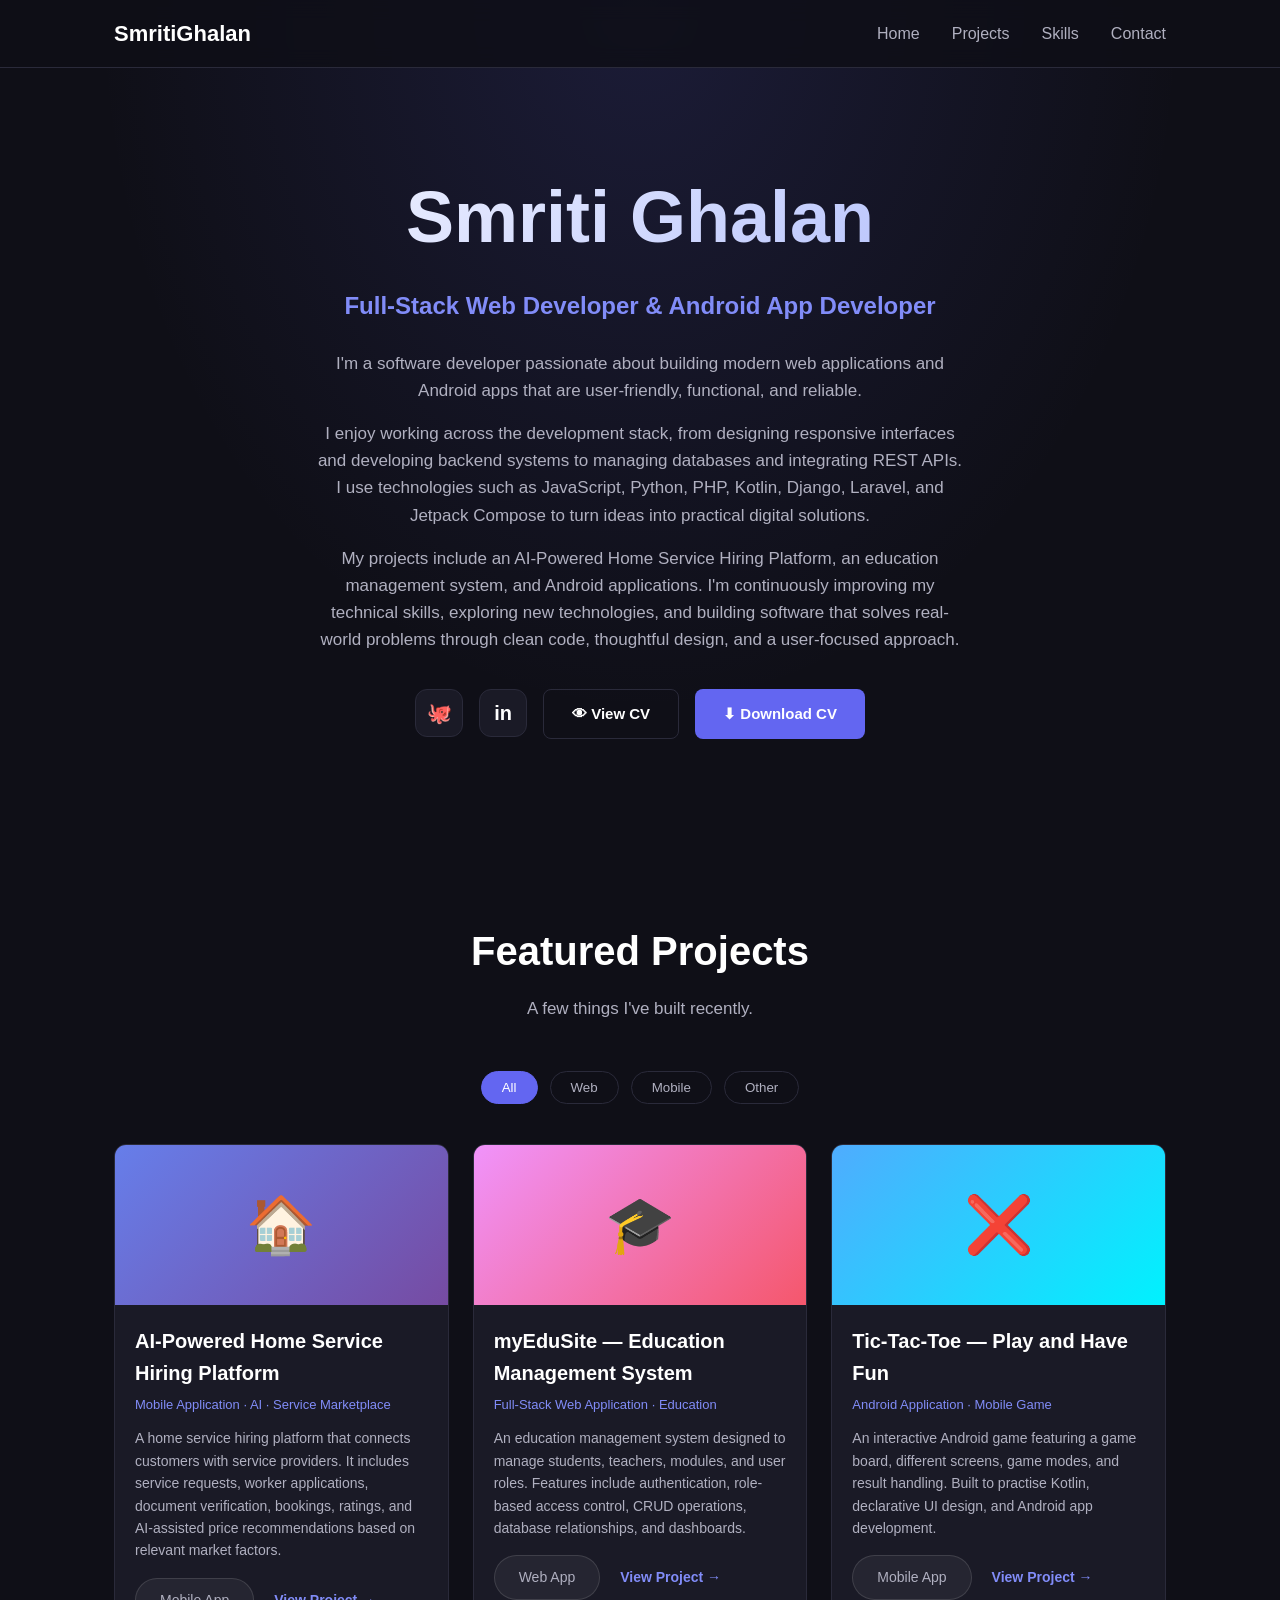
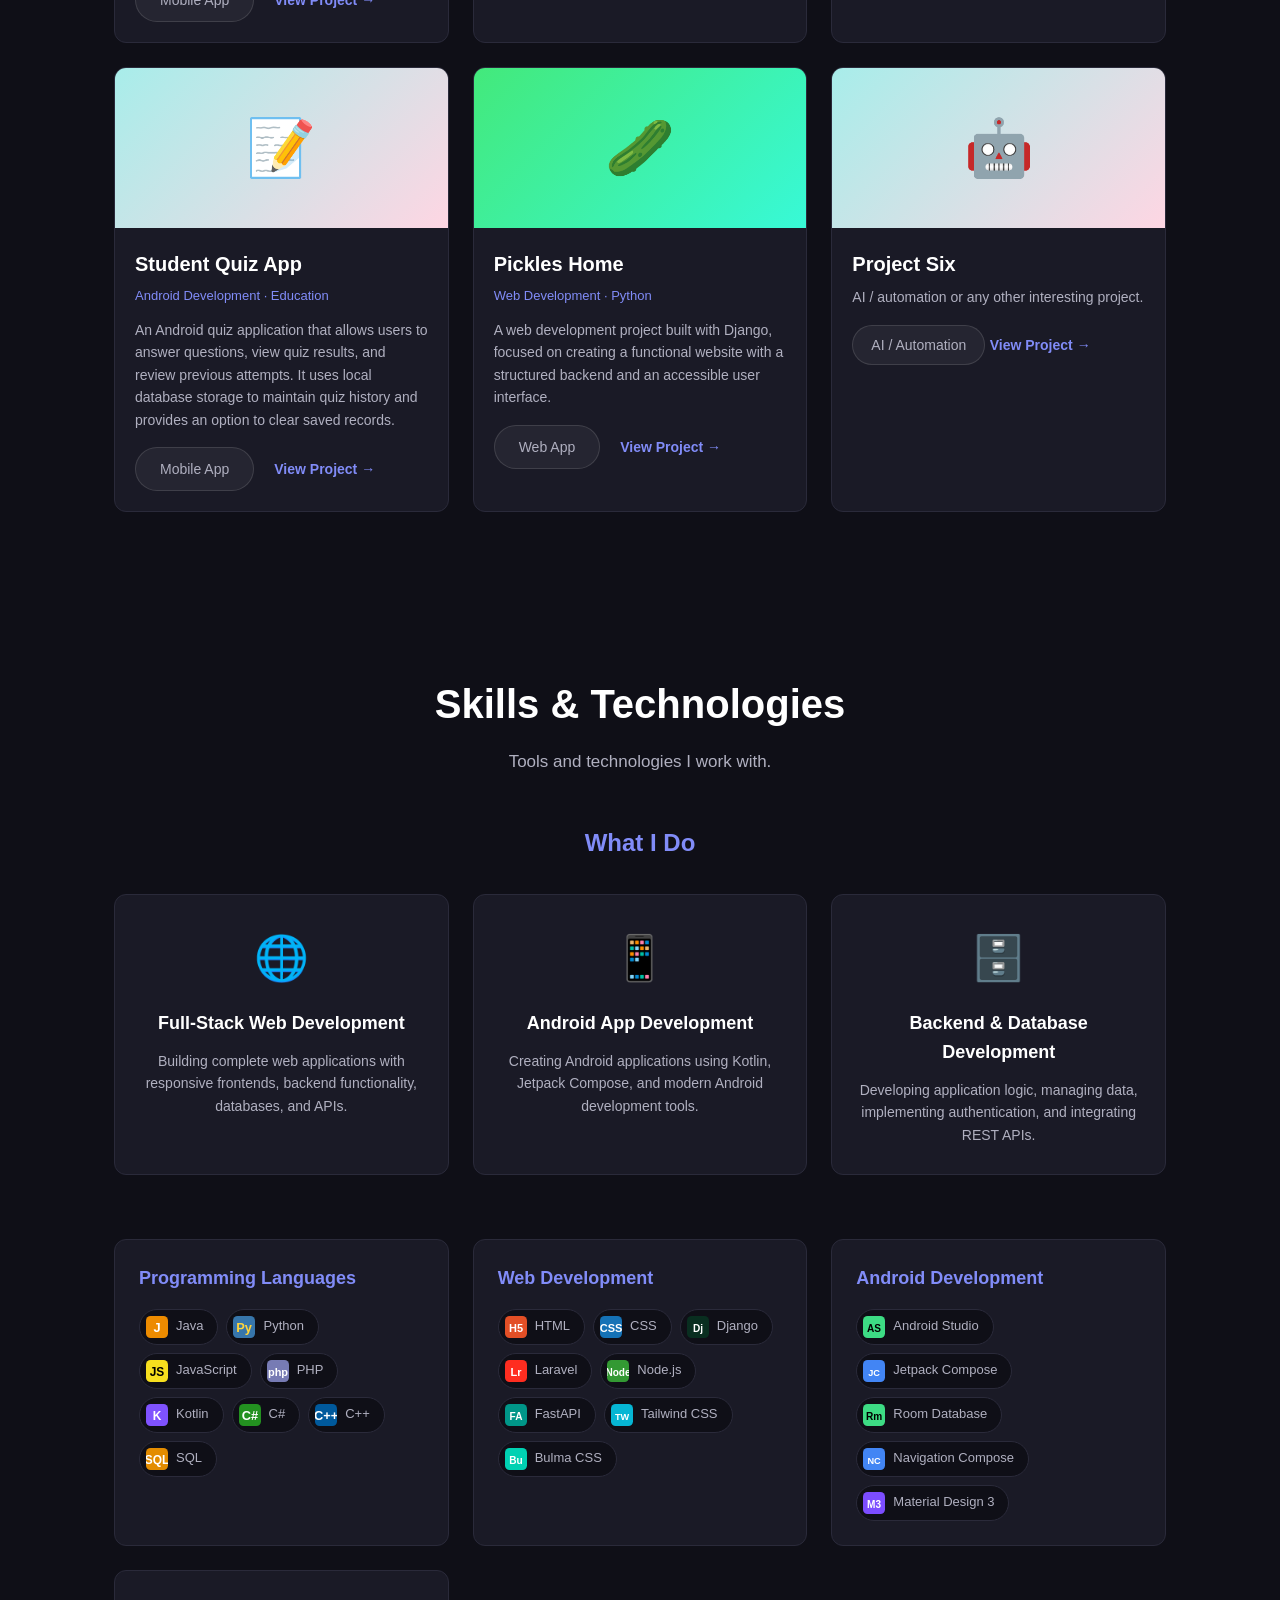
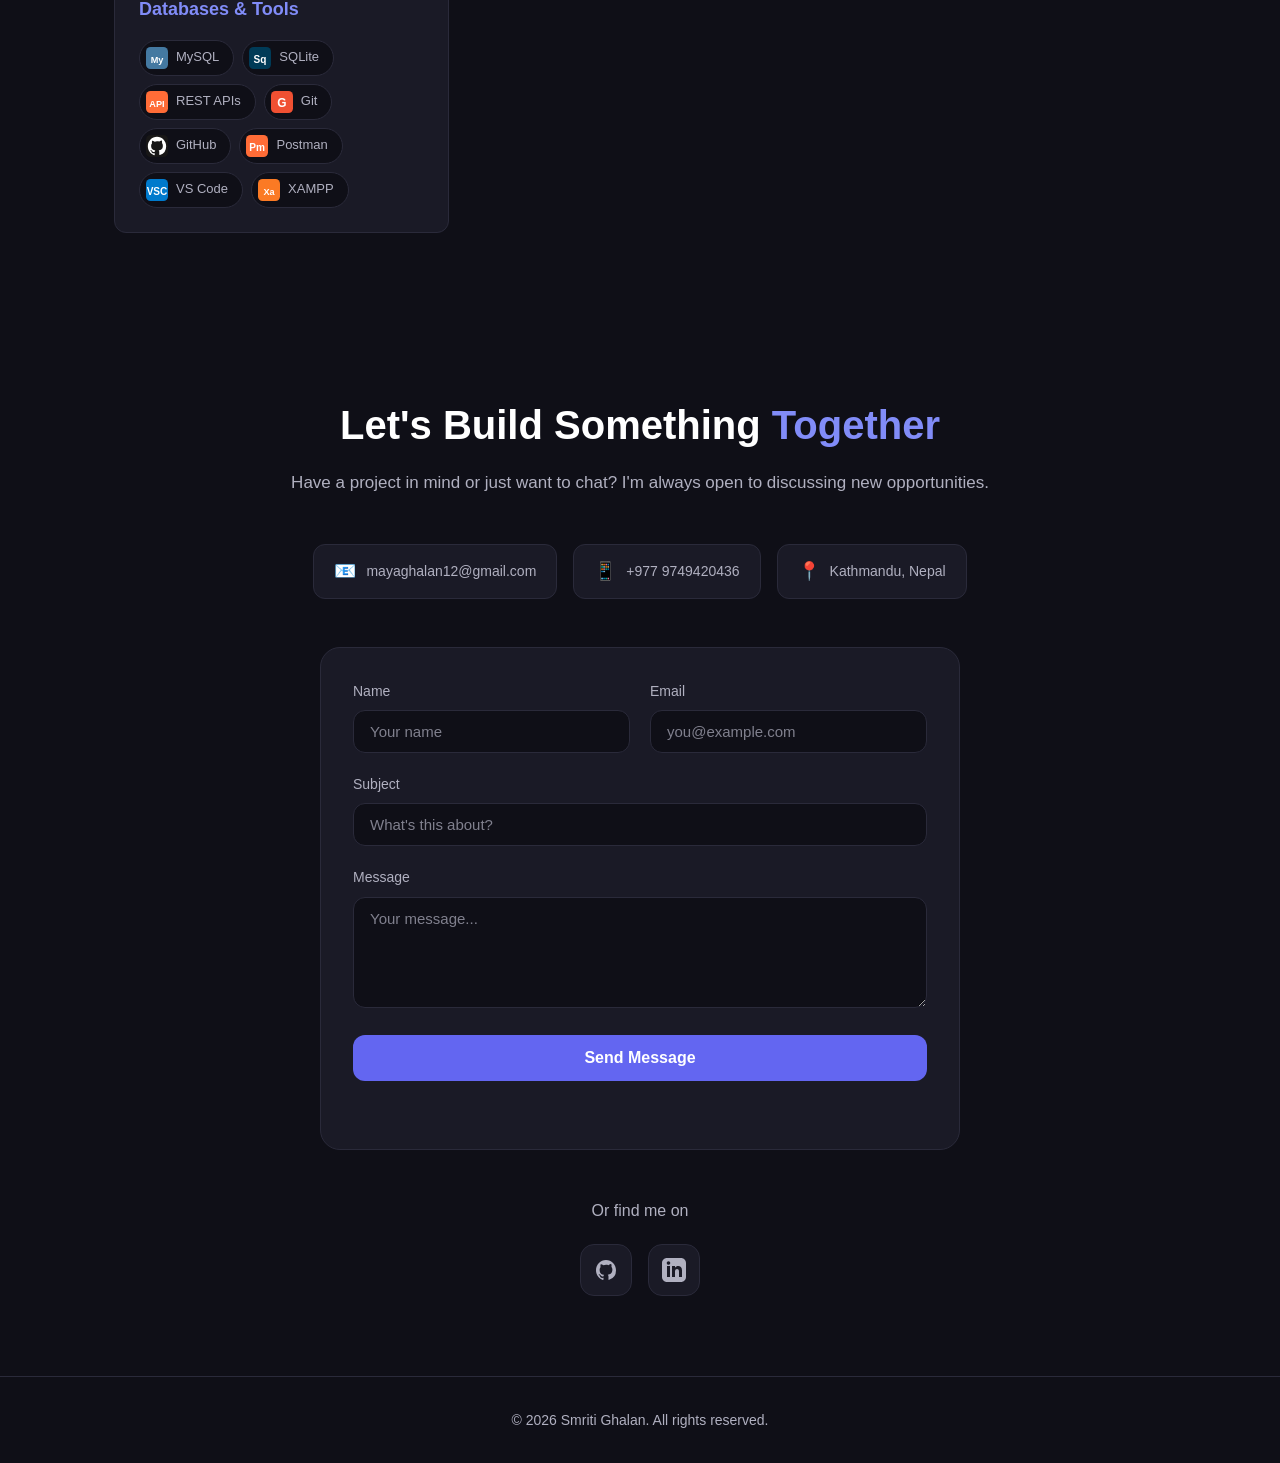
==== commit bf97f6e9: "feat(projects): add Student Quiz App - Add Student Quiz App project card to index.html (mobile categ" ====
--- a/index.html
+++ b/index.html
@@ -161,17 +161,24 @@
                 </div>
 
                 <!-- Project Card 4 -->
-                <div class="project-card" data-category="other">
-                    <div class="project-image" style="background: linear-gradient(135deg, #43e97b, #38f9d7);">
-                        <span class="project-emoji">🔧</span>
-                    </div>
-                    <div class="project-content">
-                        <h3 class="project-title">Project Four</h3>
-                        <p class="project-desc">
-                            A tool, script, or experiment you're proud of.
-                        </p>
-                        <span class="project-tag">Tools</span>
-                        <a href="#" class="project-link">View Project →</a>
+                <div class="project-card" data-category="mobile">
+                    <div class="project-image" style="background: linear-gradient(135deg, #a8edea, #fed6e3);">
+                        <span class="project-emoji">📝</span>
+                    </div>
+                    <div class="project-content">
+                        <h3 class="project-title">Student Quiz App</h3>
+                        <p class="project-meta">Android Development · Education</p>
+                        <p class="project-desc">
+                            An Android quiz application that allows users to answer
+                            questions, view quiz results, and review previous
+                            attempts. It uses local database storage to maintain
+                            quiz history and provides an option to clear saved
+                            records.
+                        </p>
+                        <div class="project-links">
+                            <span class="project-link-pill">Mobile App</span>
+                            <a href="projects/student-quiz-app.html" class="project-link">View Project →</a>
+                        </div>
                     </div>
                 </div>
 
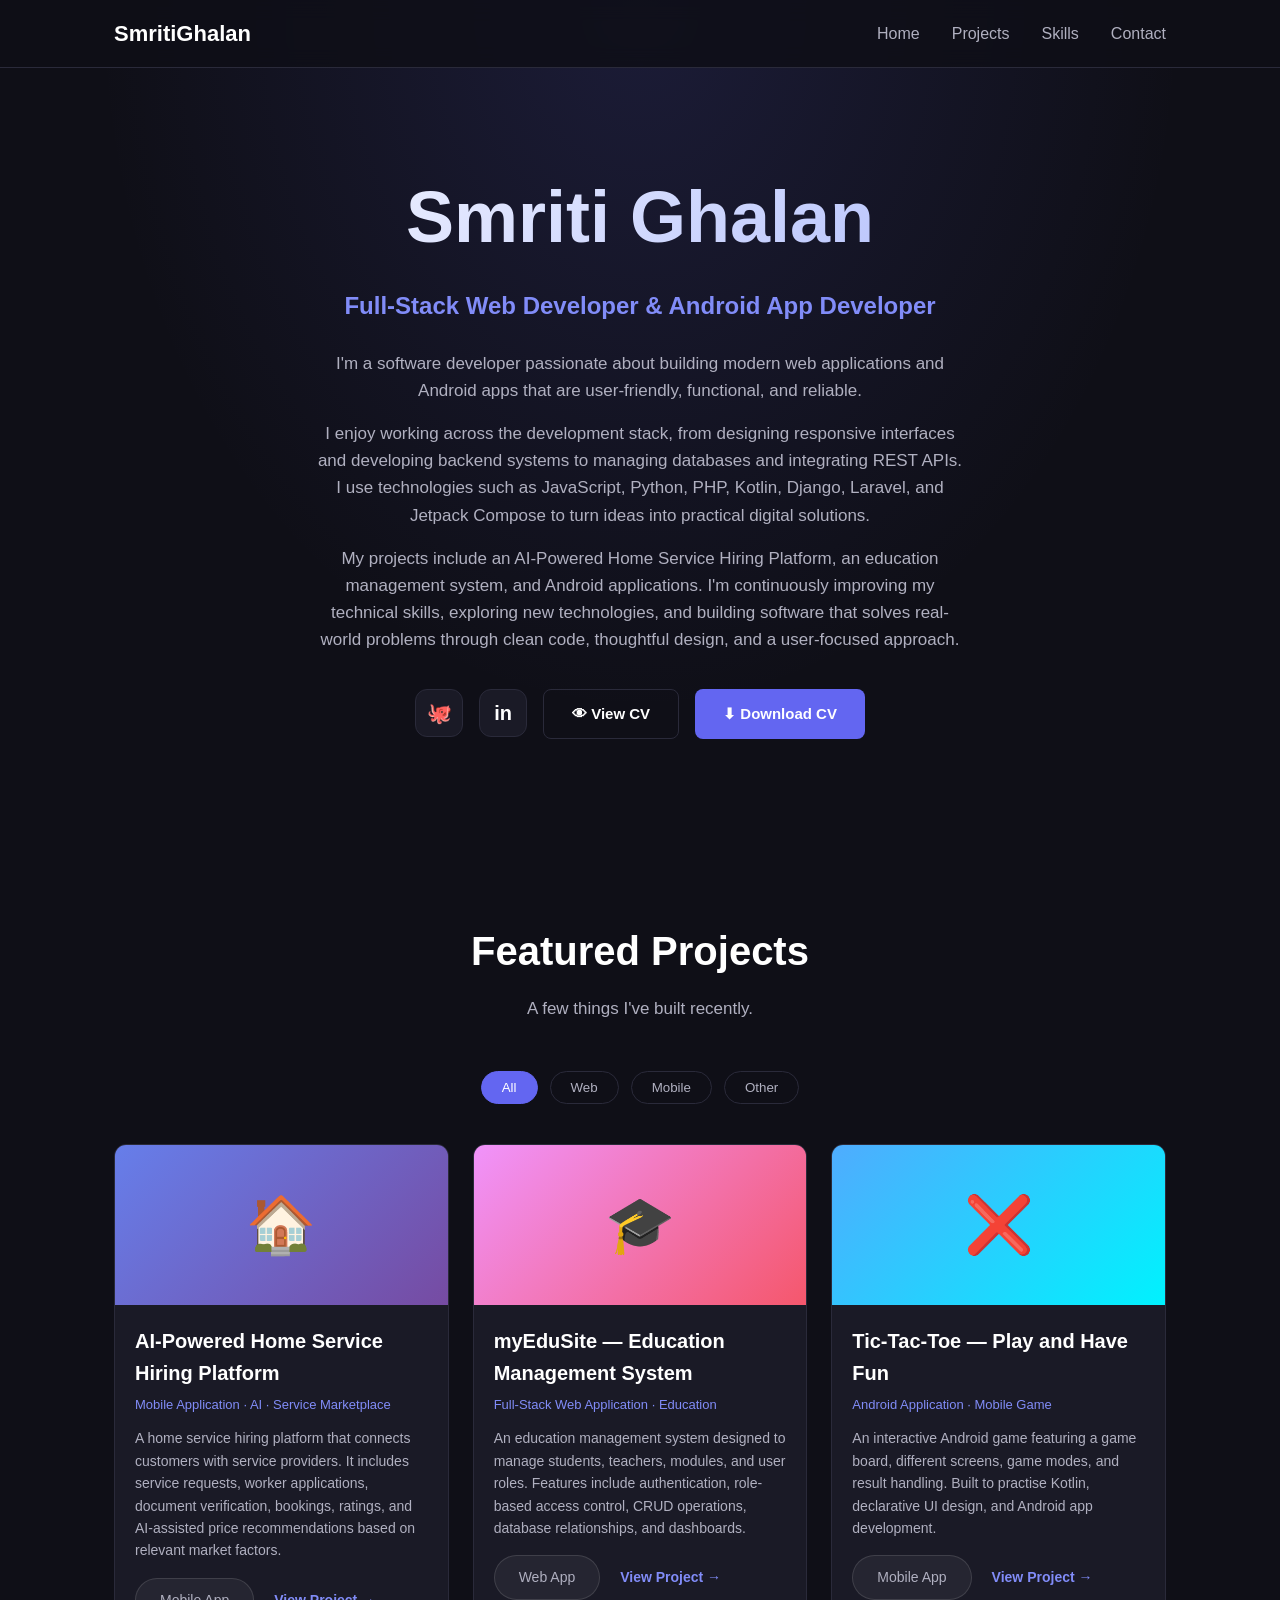
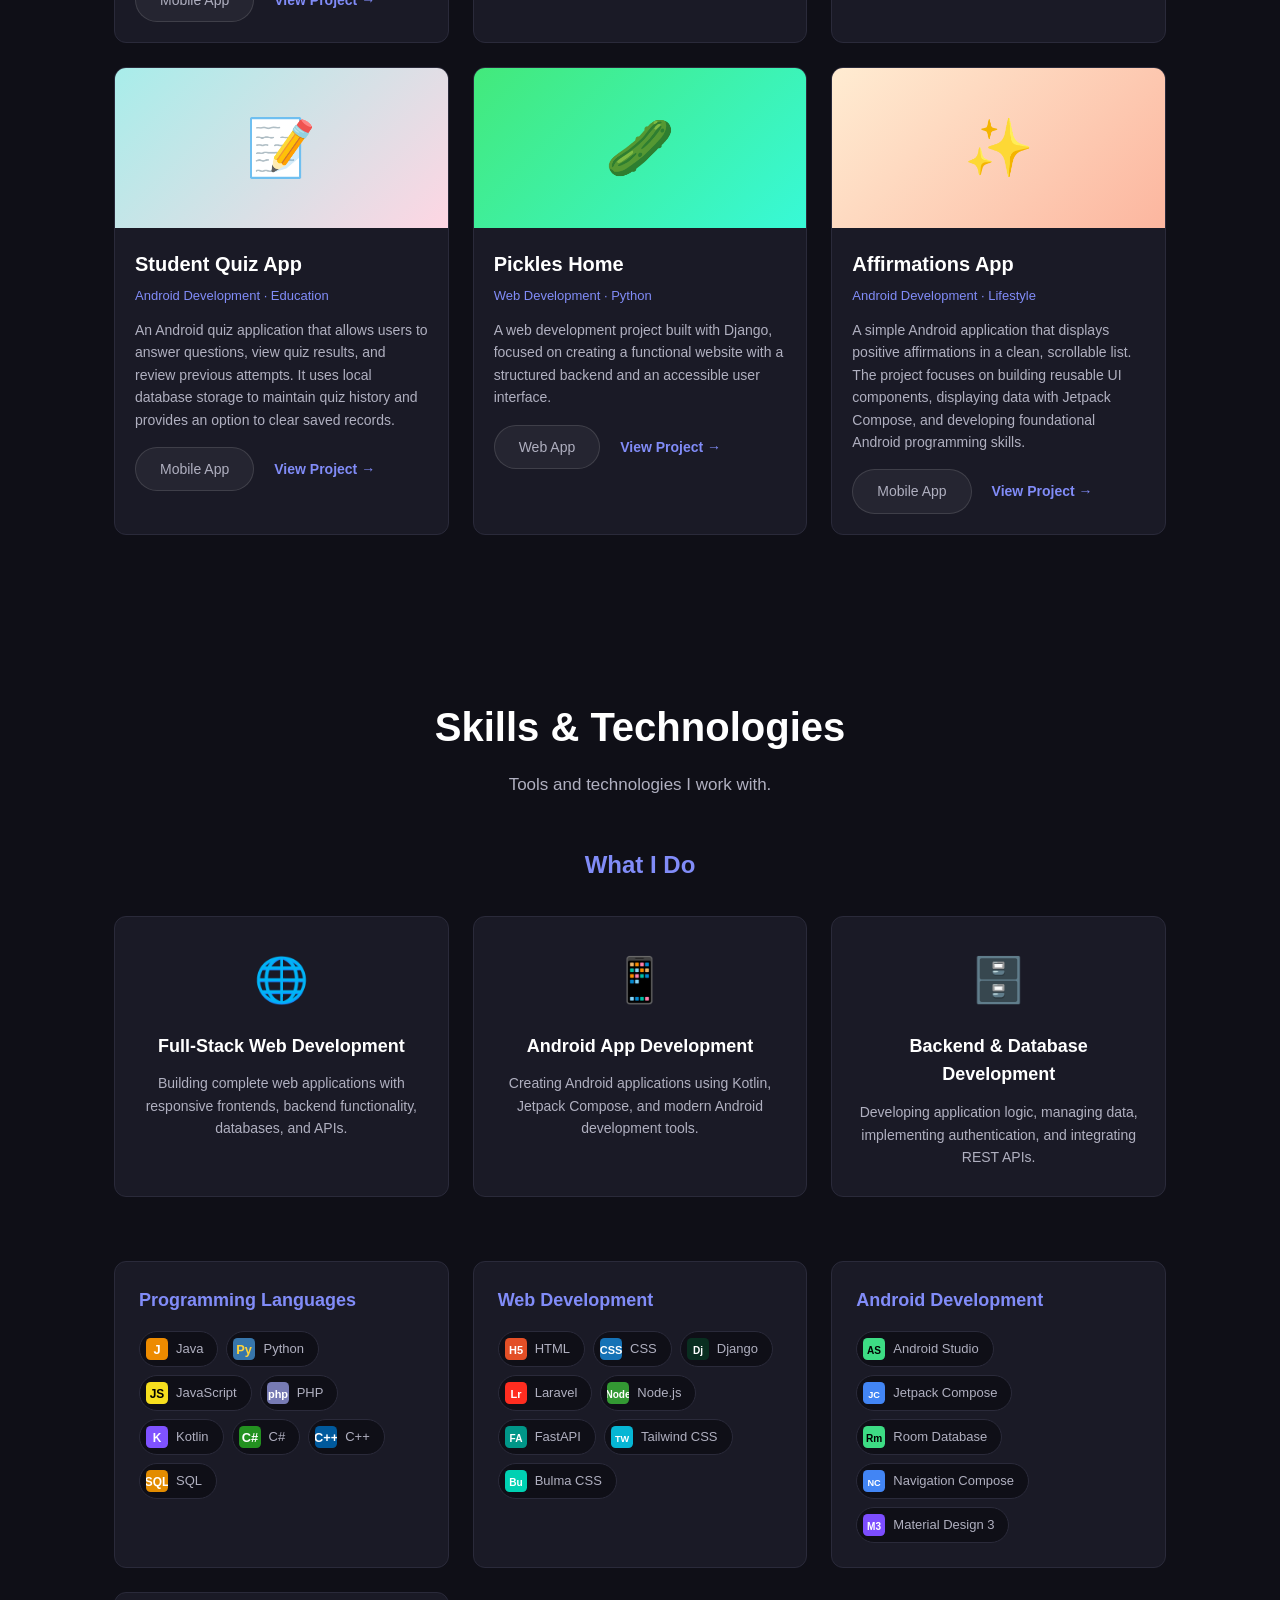
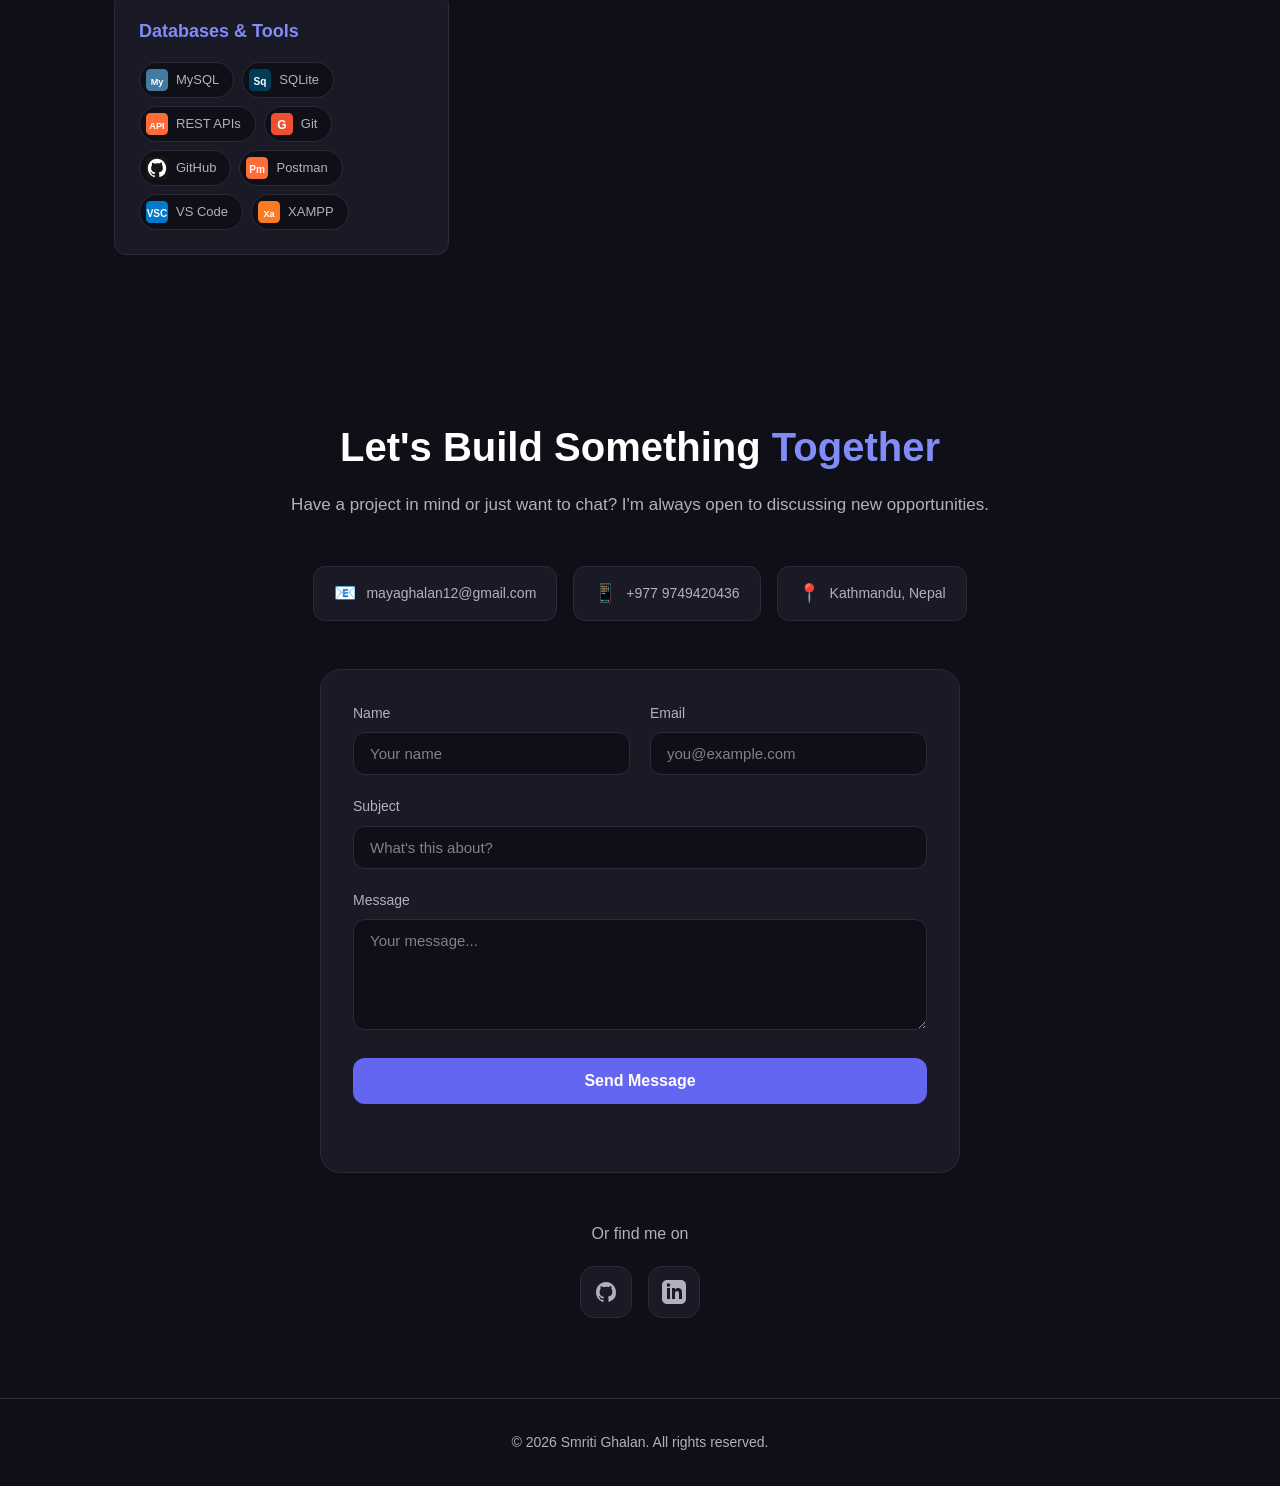
==== commit cf0e1699: "feat(projects): add Affirmations App - Add Affirmations App project card to index.html (mobile categ" ====
--- a/index.html
+++ b/index.html
@@ -203,17 +203,24 @@
                 </div>
 
                 <!-- Project Card 6 -->
-                <div class="project-card" data-category="other">
-                    <div class="project-image" style="background: linear-gradient(135deg, #a8edea, #fed6e3);">
-                        <span class="project-emoji">🤖</span>
-                    </div>
-                    <div class="project-content">
-                        <h3 class="project-title">Project Six</h3>
-                        <p class="project-desc">
-                            AI / automation or any other interesting project.
-                        </p>
-                        <span class="project-tag">AI / Automation</span>
-                        <a href="#" class="project-link">View Project →</a>
+                <div class="project-card" data-category="mobile">
+                    <div class="project-image" style="background: linear-gradient(135deg, #ffecd2, #fcb69f);">
+                        <span class="project-emoji">✨</span>
+                    </div>
+                    <div class="project-content">
+                        <h3 class="project-title">Affirmations App</h3>
+                        <p class="project-meta">Android Development · Lifestyle</p>
+                        <p class="project-desc">
+                            A simple Android application that displays positive
+                            affirmations in a clean, scrollable list. The project
+                            focuses on building reusable UI components, displaying
+                            data with Jetpack Compose, and developing foundational
+                            Android programming skills.
+                        </p>
+                        <div class="project-links">
+                            <span class="project-link-pill">Mobile App</span>
+                            <a href="projects/affirmations-app.html" class="project-link">View Project →</a>
+                        </div>
                     </div>
                 </div>
 
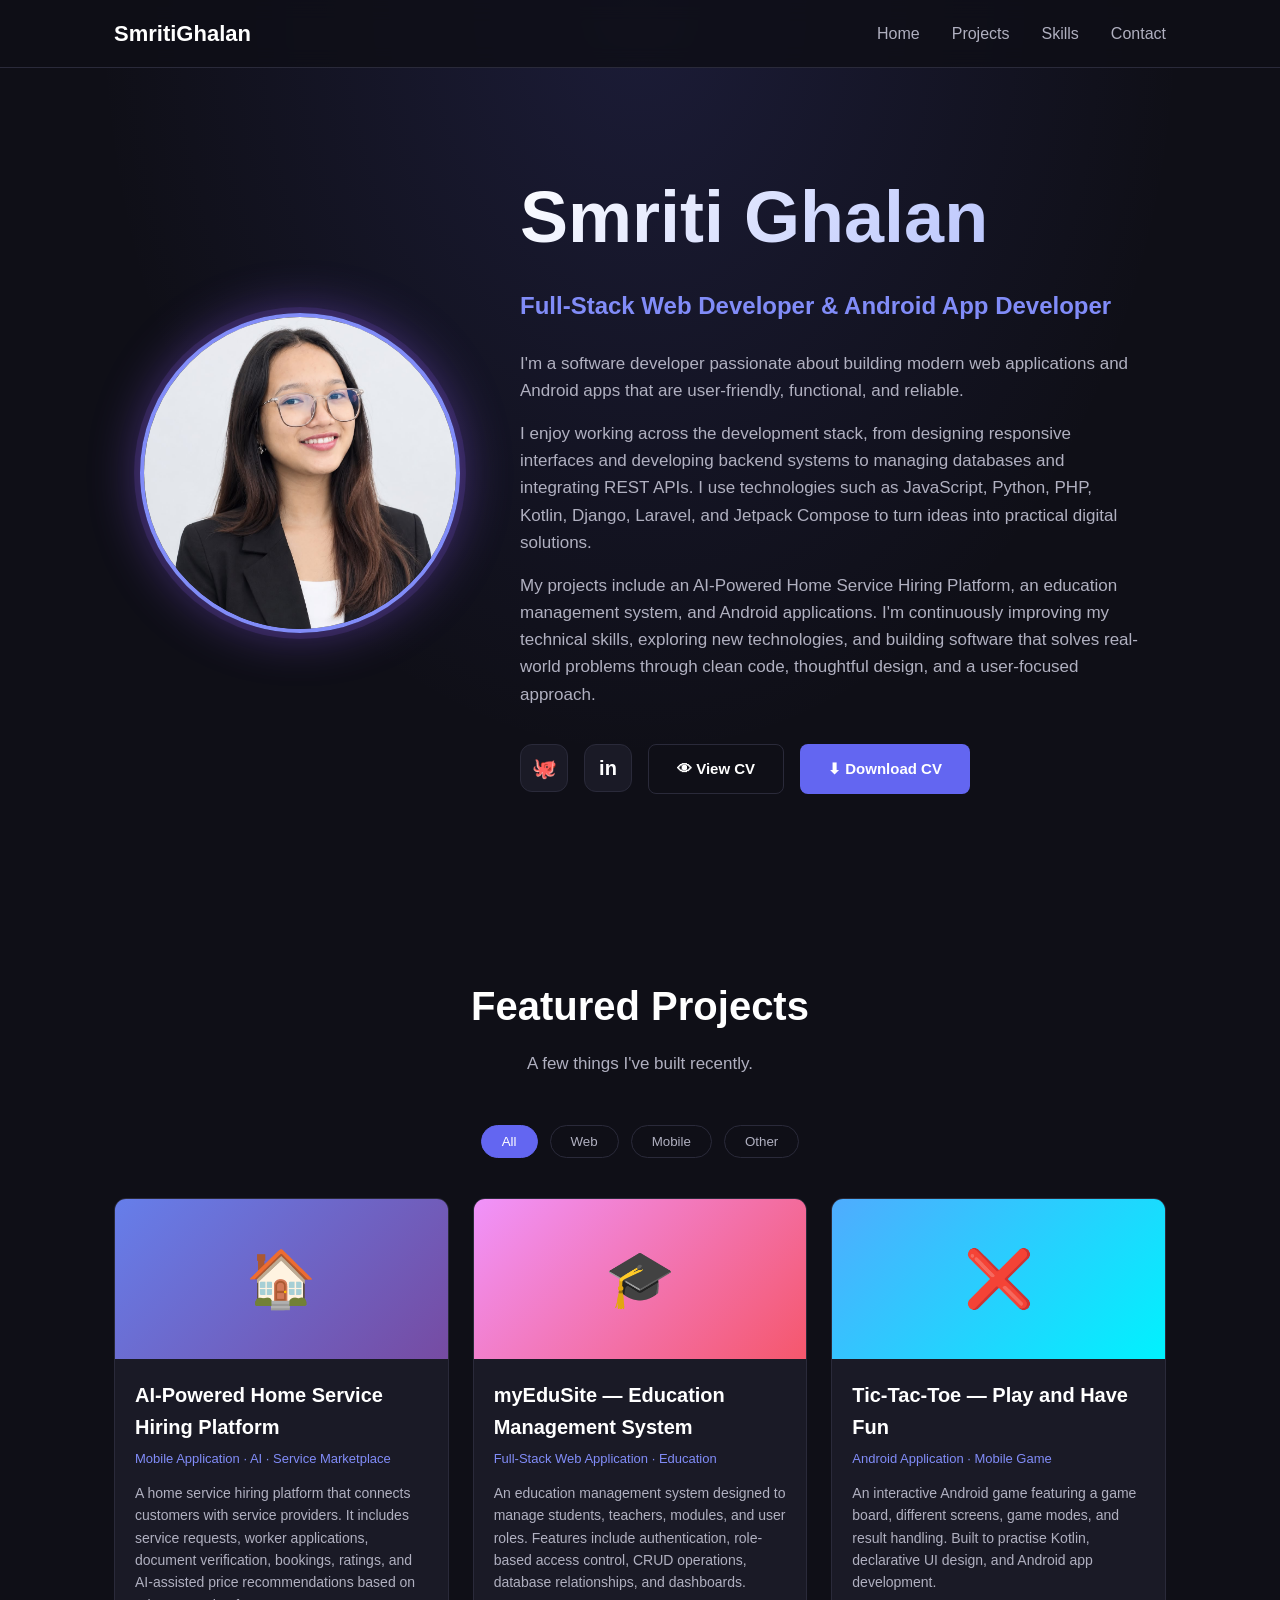
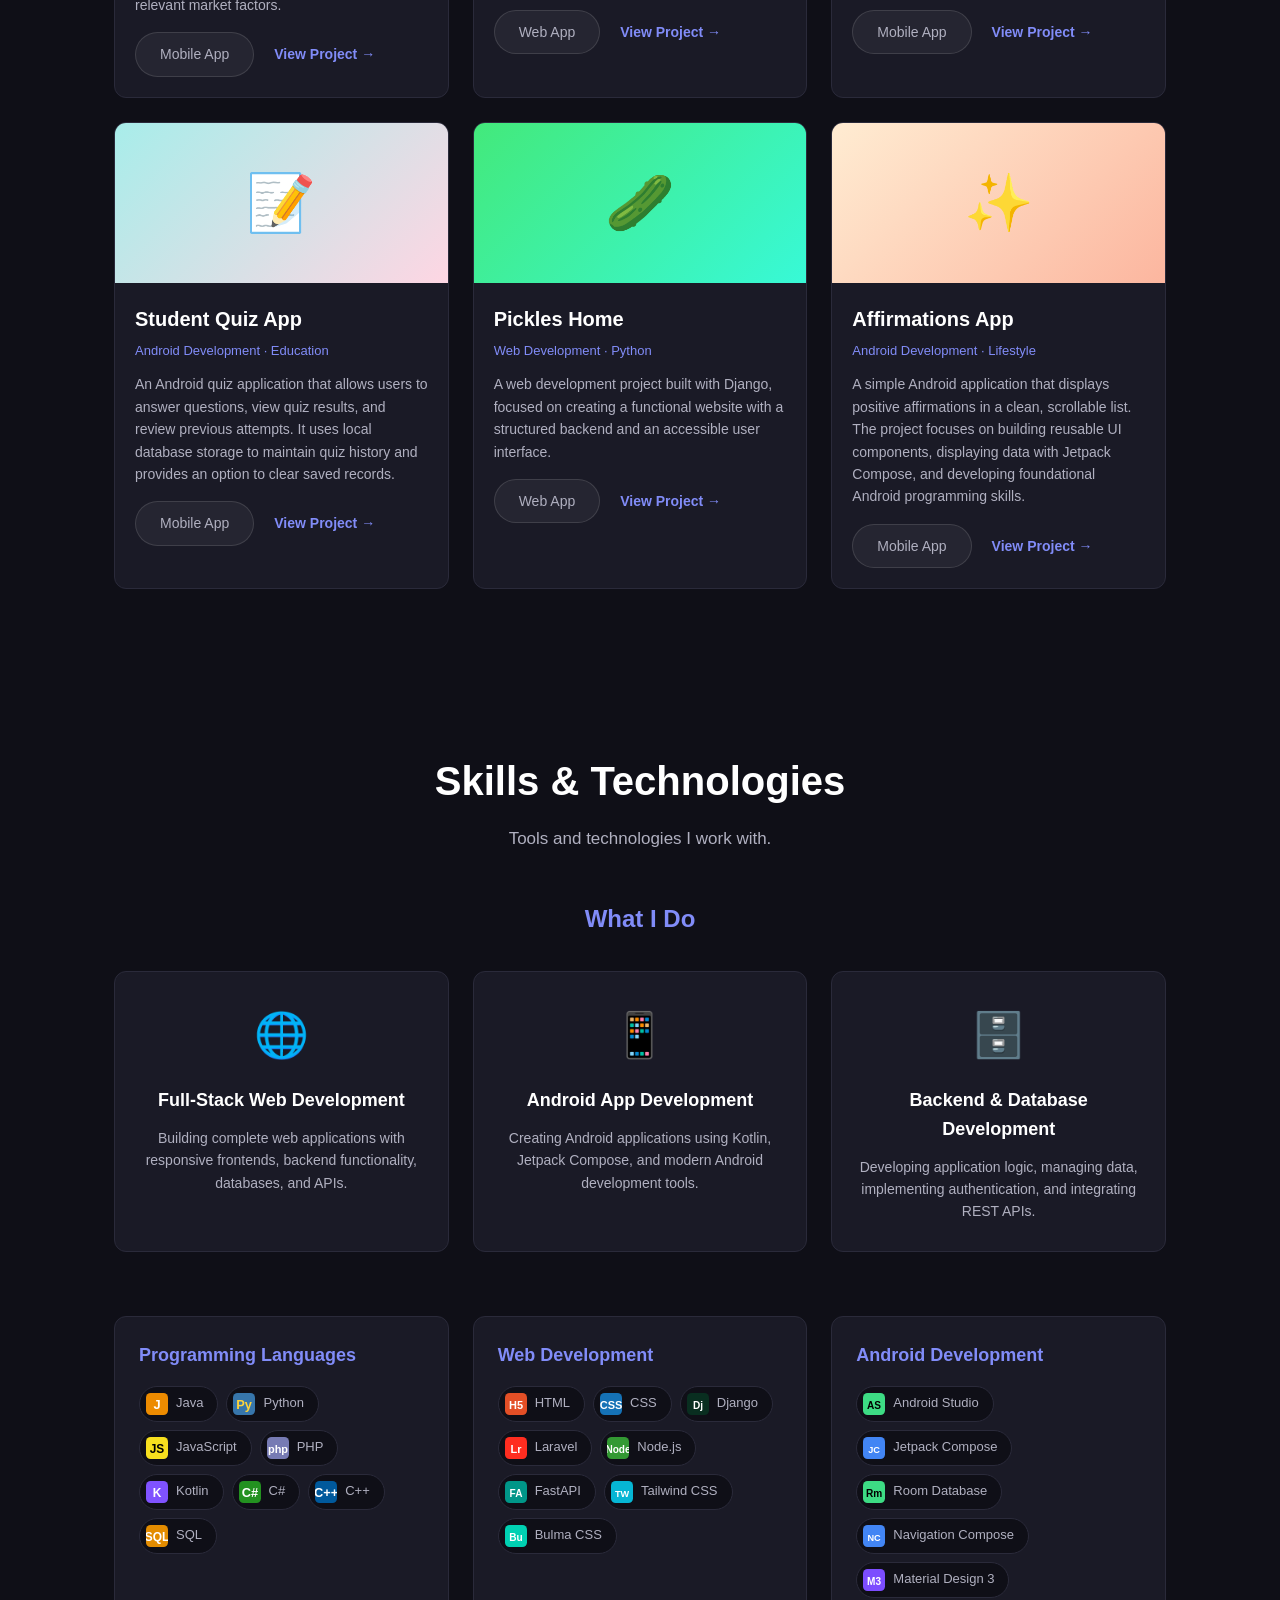
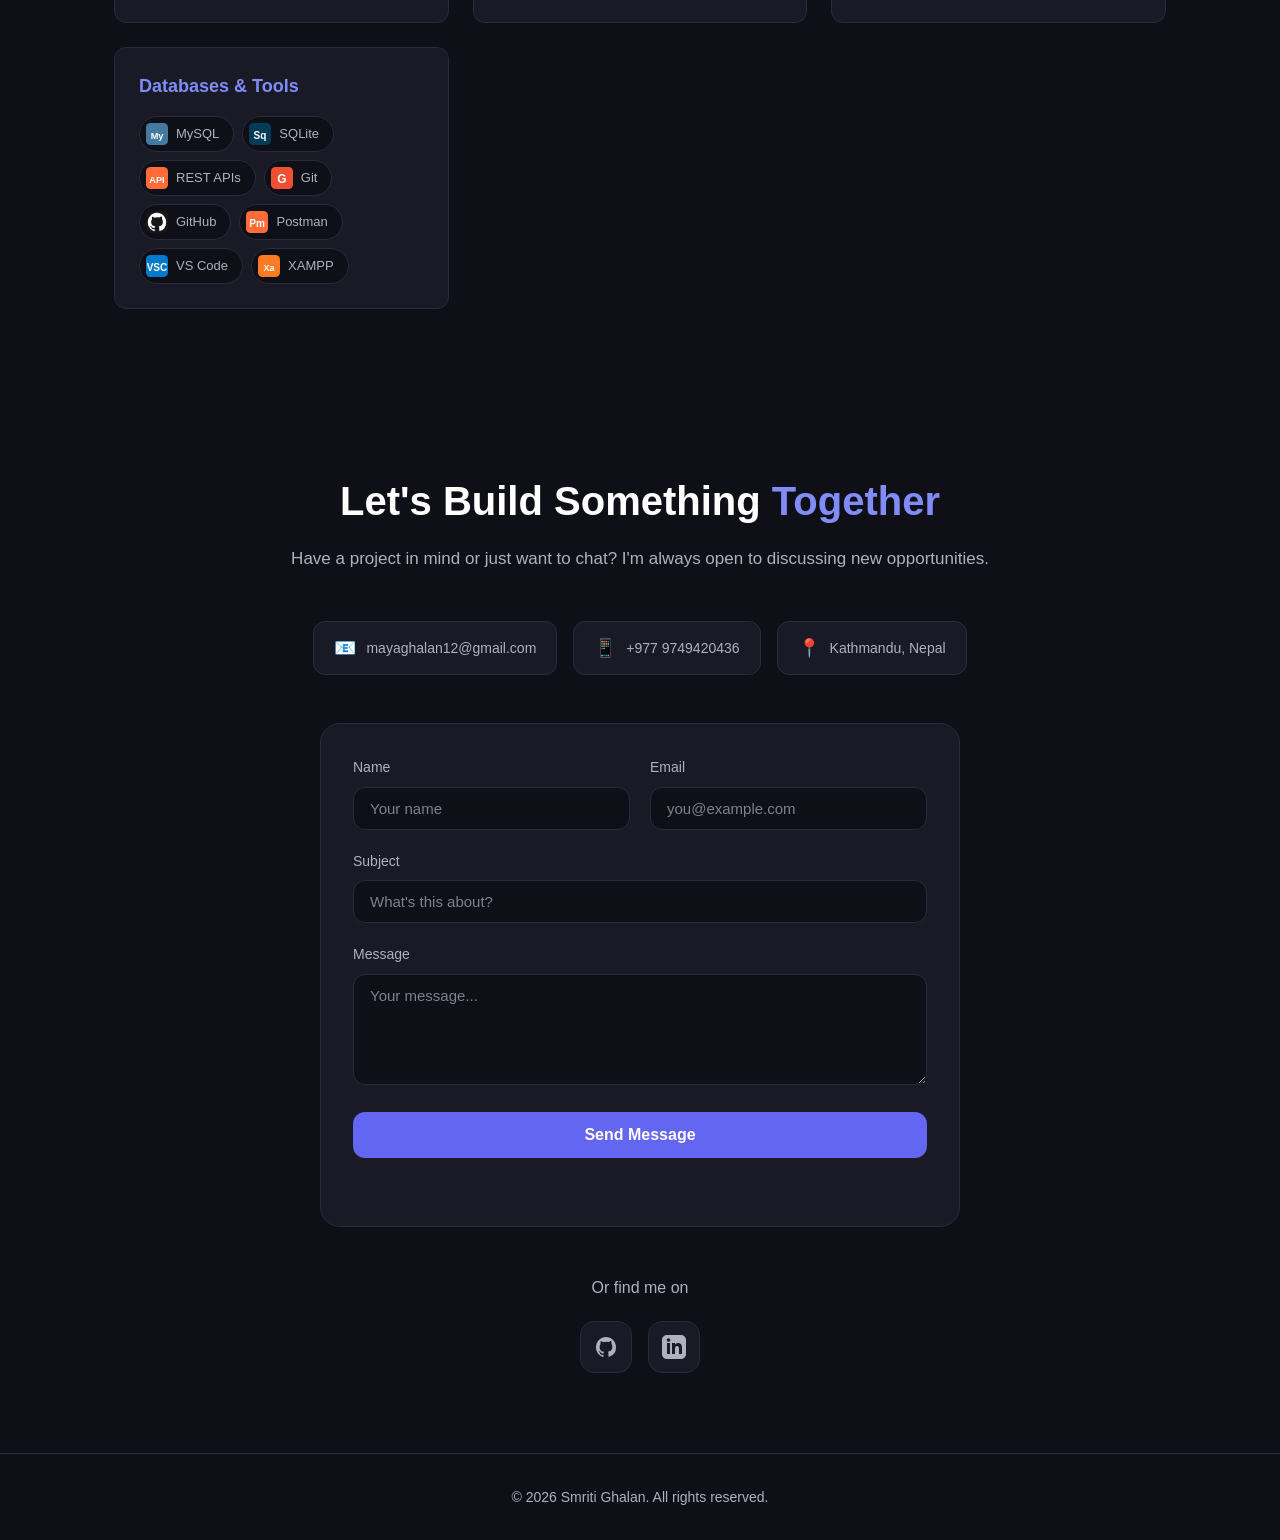
==== commit 0e34e95a: "feat(hero): add circular profile photo with purple glow ring" ====
--- a/index.html
+++ b/index.html
@@ -42,39 +42,46 @@
 
     <!-- ========== HERO / ABOUT SECTION ========== -->
     <section id="home" class="hero">
-        <div class="container">
-            <!-- ====== EDIT YOUR NAME & TITLE HERE ====== -->
-            <h1 class="hero-name">Smriti Ghalan</h1>
-            <p class="hero-title">Full-Stack Web Developer &amp; Android App Developer</p>
-
-            <!-- ====== EDIT YOUR SHORT BIO HERE ====== -->
-            <div class="hero-bio">
-                <p>
-                    I'm a software developer passionate about building modern web
-                    applications and Android apps that are user-friendly, functional,
-                    and reliable.
-                </p>
-                <p>
-                    I enjoy working across the development stack, from designing
-                    responsive interfaces and developing backend systems to managing
-                    databases and integrating REST APIs. I use technologies such as
-                    JavaScript, Python, PHP, Kotlin, Django, Laravel, and Jetpack
-                    Compose to turn ideas into practical digital solutions.
-                </p>
-                <p>
-                    My projects include an AI-Powered Home Service Hiring Platform, an
-                    education management system, and Android applications. I'm
-                    continuously improving my technical skills, exploring new
-                    technologies, and building software that solves real-world problems
-                    through clean code, thoughtful design, and a user-focused approach.
-                </p>
-            </div>
-
-            <div class="hero-buttons">
-                <a href="https://github.com/smriti999" class="icon-btn" aria-label="GitHub" target="_blank">🐙</a>
-                <a href="https://www.linkedin.com/in/smriti-ghalan-b0212b42b/" class="icon-btn" aria-label="LinkedIn" target="_blank">in</a>
-                <a href="smriti_cv.pdf" class="btn btn-secondary" target="_blank">👁 View CV</a>
-                <a href="smriti_cv.pdf" class="btn btn-primary" download>⬇ Download CV</a>
+        <div class="container hero-container">
+            <!-- ====== PROFILE PHOTO ====== -->
+            <div class="hero-photo">
+                <img src="PPSMRITI.jpeg" alt="Smriti Ghalan" class="hero-image">
+            </div>
+
+            <div class="hero-text">
+                <!-- ====== EDIT YOUR NAME & TITLE HERE ====== -->
+                <h1 class="hero-name">Smriti Ghalan</h1>
+                <p class="hero-title">Full-Stack Web Developer &amp; Android App Developer</p>
+
+                <!-- ====== EDIT YOUR SHORT BIO HERE ====== -->
+                <div class="hero-bio">
+                    <p>
+                        I'm a software developer passionate about building modern web
+                        applications and Android apps that are user-friendly, functional,
+                        and reliable.
+                    </p>
+                    <p>
+                        I enjoy working across the development stack, from designing
+                        responsive interfaces and developing backend systems to managing
+                        databases and integrating REST APIs. I use technologies such as
+                        JavaScript, Python, PHP, Kotlin, Django, Laravel, and Jetpack
+                        Compose to turn ideas into practical digital solutions.
+                    </p>
+                    <p>
+                        My projects include an AI-Powered Home Service Hiring Platform, an
+                        education management system, and Android applications. I'm
+                        continuously improving my technical skills, exploring new
+                        technologies, and building software that solves real-world problems
+                        through clean code, thoughtful design, and a user-focused approach.
+                    </p>
+                </div>
+
+                <div class="hero-buttons">
+                    <a href="https://github.com/smriti999" class="icon-btn" aria-label="GitHub" target="_blank">🐙</a>
+                    <a href="https://www.linkedin.com/in/smriti-ghalan-b0212b42b/" class="icon-btn" aria-label="LinkedIn" target="_blank">in</a>
+                    <a href="smriti_cv.pdf" class="btn btn-secondary" target="_blank">👁 View CV</a>
+                    <a href="smriti_cv.pdf" class="btn btn-primary" download>⬇ Download CV</a>
+                </div>
             </div>
         </div>
     </section>
--- a/styles.css
+++ b/styles.css
@@ -161,8 +161,36 @@
 /* ----- HERO SECTION ----- */
 .hero {
     padding: 160px 0 100px;
-    text-align: center;
     background: radial-gradient(ellipse at top, rgba(99, 102, 241, 0.15), transparent 60%);
+}
+
+.hero-container {
+    display: flex;
+    align-items: center;
+    gap: 60px;
+    justify-content: center;
+    flex-wrap: wrap;
+    text-align: left;
+}
+
+.hero-photo {
+    flex-shrink: 0;
+    position: relative;
+}
+
+.hero-image {
+    width: 320px;
+    height: 320px;
+    border-radius: 50%;
+    object-fit: cover;
+    border: 4px solid var(--accent-light);
+    box-shadow: 0 0 0 6px rgba(139, 92, 246, 0.15), 0 0 50px rgba(139, 92, 246, 0.45);
+}
+
+.hero-text {
+    max-width: 620px;
+    flex: 1;
+    min-width: 300px;
 }
 
 .hero-name {
@@ -184,7 +212,7 @@
 
 .hero-bio {
     max-width: 650px;
-    margin: 0 auto 36px;
+    margin: 0 auto 36px 0;
     color: var(--text-secondary);
     font-size: 17px;
 }
@@ -196,7 +224,7 @@
 .hero-buttons {
     display: flex;
     gap: 16px;
-    justify-content: center;
+    justify-content: flex-start;
     flex-wrap: wrap;
 }
 
@@ -719,6 +747,26 @@
         padding: 120px 0 60px;
     }
 
+    .hero-container {
+        flex-direction: column;
+        text-align: center;
+        gap: 32px;
+    }
+
+    .hero-image {
+        width: 200px;
+        height: 200px;
+    }
+
+    .hero-bio {
+        margin-left: auto;
+        margin-right: auto;
+    }
+
+    .hero-buttons {
+        justify-content: center;
+    }
+
     .contact-content {
         grid-template-columns: 1fr;
         gap: 32px;
